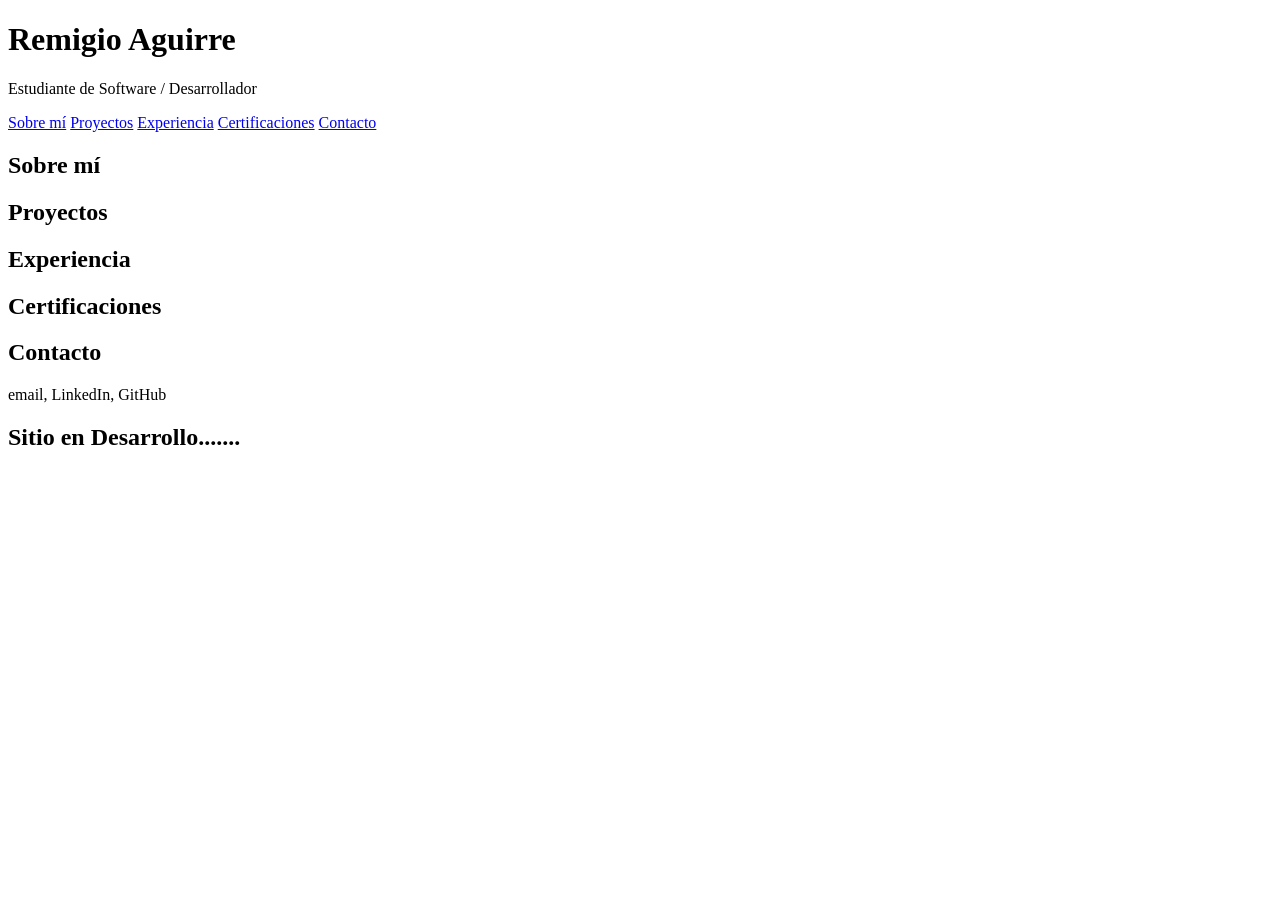
==== index.html @ 2809f121 "Update title in index.html to 'Portfolio rAguirre'" ====
<!DOCTYPE html>
<html lang="es">
<head>
    <meta charset="UTF-8">
    <meta name="viewport" content="width=device-width, initial-scale=1.0">
    <title>Portfolio rAguirre</title>
    <link rel="stylesheet" href="style.css">
</head>
<body>

    <header>
        <h1>Remigio Aguirre</h1>
        <p>Estudiante de Software / Desarrollador</p>
        <nav>
            <a href="#sobre-mi">Sobre mí</a>
            <a href="#proyectos">Proyectos</a>
            <a href="#experiencia">Experiencia</a>
            <a href="#certificaciones">Certificaciones</a>
            <a href="#contacto">Contacto</a>
        </nav>
    </header>

    <section id="sobre-mi">
        <h2>Sobre mí</h2>
        <p><!-- breve párrafo: quién eres, qué estudias, qué te interesa --></p>
    </section>

    <section id="proyectos">
        <h2>Proyectos</h2>
        <div class="proyecto">
            <h3><!-- nombre del proyecto --></h3>
            <p><!-- qué hace, con qué tecnologías --></p>
            <a href="#"><!-- link a GitHub o demo --></a>
        </div>
        <!-- repite este bloque .proyecto por cada proyecto -->
    </section>

    <section id="experiencia">
        <h2>Experiencia</h2>
        <div class="item-experiencia">
            <h3><!-- rol / responsabilidad --></h3>
            <p><!-- descripción breve --></p>
        </div>
    </section>

    <section id="certificaciones">
        <h2>Certificaciones</h2>
    </section>

    <section id="contacto">
        <h2>Contacto</h2>
        <p> email, LinkedIn, GitHub </p>
    </section>
    <h2>Sitio en Desarrollo.......</h1>
    <script src="script.js"></script>
</body>
</html>
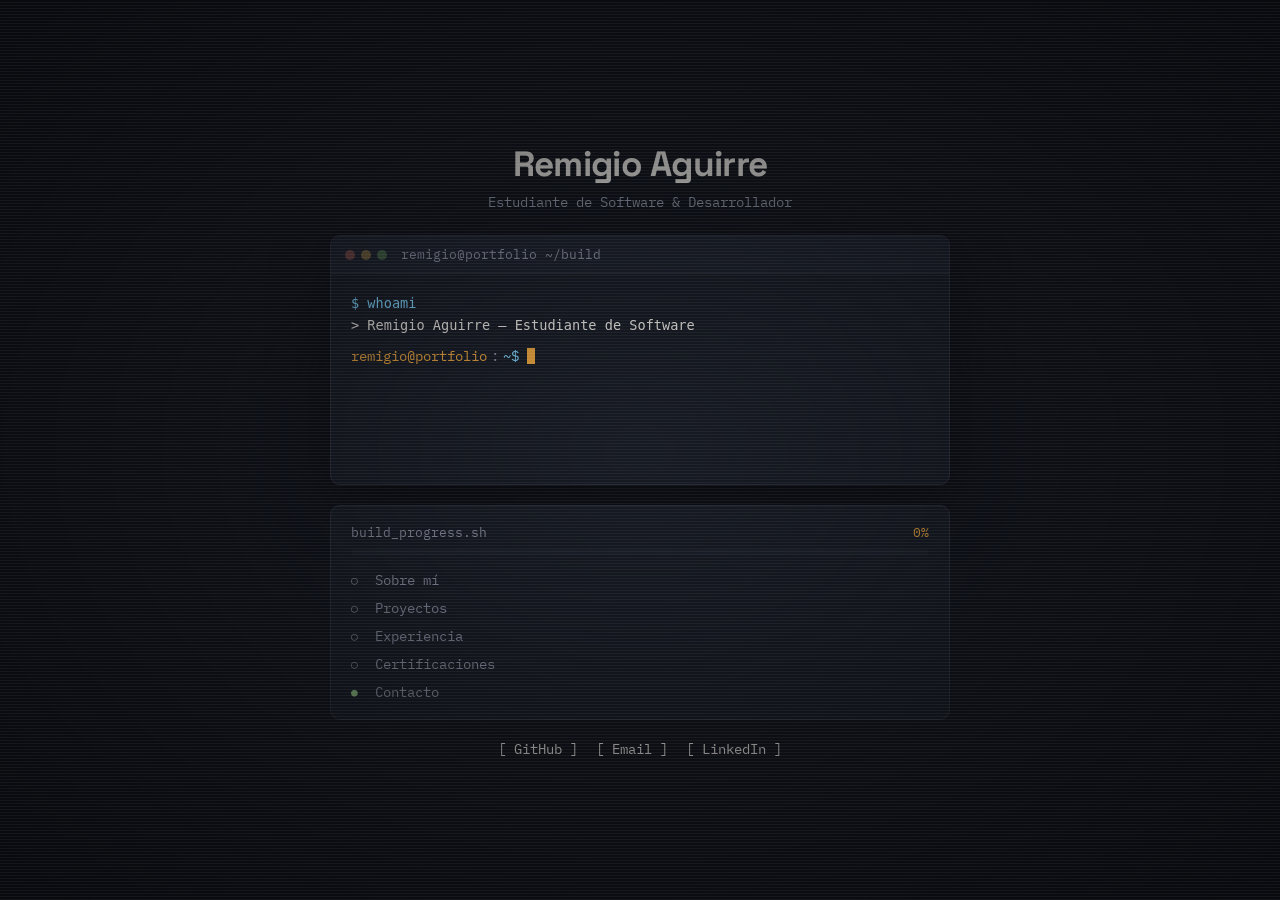
==== commit 14b46e16: "Revise index.html for portfolio update and enhancements Updated the portfolio page with new metadata" ====
--- a/index.html
+++ b/index.html
@@ -1,57 +1,73 @@
 <!DOCTYPE html>
 <html lang="es">
 <head>
-    <meta charset="UTF-8">
-    <meta name="viewport" content="width=device-width, initial-scale=1.0">
-    <title>Portfolio rAguirre</title>
-    <link rel="stylesheet" href="style.css">
+<meta charset="UTF-8">
+<meta name="viewport" content="width=device-width, initial-scale=1.0">
+<title>Remigio Aguirre — Portfolio (en construcción)</title>
+<meta name="description" content="Portfolio de Remigio Aguirre, estudiante de software y desarrollador. Sitio en construcción.">
+<link rel="preconnect" href="https://fonts.googleapis.com">
+<link rel="preconnect" href="https://fonts.gstatic.com" crossorigin>
+<link href="https://fonts.googleapis.com/css2?family=Space+Grotesk:wght@500;700&family=IBM+Plex+Mono:wght@400;500;600&display=swap" rel="stylesheet">
+<link rel="stylesheet" href="style.css">
 </head>
 <body>
 
-    <header>
-        <h1>Remigio Aguirre</h1>
-        <p>Estudiante de Software / Desarrollador</p>
-        <nav>
-            <a href="#sobre-mi">Sobre mí</a>
-            <a href="#proyectos">Proyectos</a>
-            <a href="#experiencia">Experiencia</a>
-            <a href="#certificaciones">Certificaciones</a>
-            <a href="#contacto">Contacto</a>
-        </nav>
-    </header>
+<div class="scene">
+  <div class="vignette" aria-hidden="true"></div>
+  <div class="scanlines" aria-hidden="true"></div>
 
-    <section id="sobre-mi">
-        <h2>Sobre mí</h2>
-        <p><!-- breve párrafo: quién eres, qué estudias, qué te interesa --></p>
-    </section>
+  <header class="masthead">
+    <h1>Remigio Aguirre</h1>
+    <p class="role">Estudiante de Software &amp; Desarrollador</p>
+  </header>
 
-    <section id="proyectos">
-        <h2>Proyectos</h2>
-        <div class="proyecto">
-            <h3><!-- nombre del proyecto --></h3>
-            <p><!-- qué hace, con qué tecnologías --></p>
-            <a href="#"><!-- link a GitHub o demo --></a>
-        </div>
-        <!-- repite este bloque .proyecto por cada proyecto -->
-    </section>
+  <main class="terminal" aria-label="Estado de construcción del sitio">
+    <div class="term-bar">
+      <span class="term-dots" aria-hidden="true">
+        <span class="dot dot-r"></span><span class="dot dot-y"></span><span class="dot dot-g"></span>
+      </span>
+      <span class="term-path">remigio@portfolio&nbsp;~/build</span>
+    </div>
 
-    <section id="experiencia">
-        <h2>Experiencia</h2>
-        <div class="item-experiencia">
-            <h3><!-- rol / responsabilidad --></h3>
-            <p><!-- descripción breve --></p>
-        </div>
-    </section>
+    <div class="term-body">
+      <pre id="log" class="term-log" aria-hidden="true"></pre>
+      <p class="sr-only" id="logAccessible">
+        whoami: Remigio Aguirre, estudiante de software y desarrollador.
+        stack: Java, MATLAB, C# con .NET, JavaScript.
+        Ejecutando build_portfolio.sh: compilando secciones del sitio, todavía en progreso.
+      </p>
+      <div class="term-prompt">
+        <span class="prompt-user">remigio@portfolio</span><span class="prompt-sep">:</span><span class="prompt-path">~$</span>
+        <span class="cursor" aria-hidden="true"></span>
+      </div>
+    </div>
+  </main>
 
-    <section id="certificaciones">
-        <h2>Certificaciones</h2>
-    </section>
+  <section class="status-panel" aria-label="Progreso de construcción del sitio">
+    <div class="progress-row">
+      <span class="progress-label">build_progress.sh</span>
+      <span class="progress-pct" id="progressPct">0%</span>
+    </div>
+    <div class="progress-track">
+      <div class="progress-fill" id="progressFill"></div>
+    </div>
 
-    <section id="contacto">
-        <h2>Contacto</h2>
-        <p> email, LinkedIn, GitHub </p>
-    </section>
-    <h2>Sitio en Desarrollo.......</h1>
-    <script src="script.js"></script>
+    <ul class="task-list">
+      <li><span class="task-icon" data-state="pending">○</span>Sobre mí</li>
+      <li><span class="task-icon" data-state="pending">○</span>Proyectos</li>
+      <li><span class="task-icon" data-state="pending">○</span>Experiencia</li>
+      <li><span class="task-icon" data-state="pending">○</span>Certificaciones</li>
+      <li><span class="task-icon" data-state="done">●</span>Contacto</li>
+    </ul>
+  </section>
+
+  <footer class="links-row">
+    <a href="https://github.com/TigioAguirre" target="_blank" rel="noopener">[ GitHub ]</a>
+    <a href="mailto:tu-correo@ejemplo.com">[ Email ]</a>
+    <a href="#" target="_blank" rel="noopener">[ LinkedIn ]</a>
+  </footer>
+</div>
+
+<script src="script.js"></script>
 </body>
 </html>
--- a/style.css
+++ b/style.css
@@ -0,0 +1,273 @@
+:root {
+  --bg: #10131a;
+  --bg-alt: #171b24;
+  --border: #2a2f3a;
+  --text: #e7e5e0;
+  --muted: #8890a0;
+  --amber: #e8a33d;
+  --cyan: #7dd3fc;
+  --ok: #8fbf7f;
+  --font-display: "Space Grotesk", sans-serif;
+  --font-mono: "IBM Plex Mono", monospace;
+}
+
+* { box-sizing: border-box; }
+
+html, body {
+  height: 100%;
+  margin: 0;
+}
+
+body {
+  background: var(--bg);
+  color: var(--text);
+  font-family: var(--font-mono);
+  display: flex;
+  align-items: center;
+  justify-content: center;
+  min-height: 100vh;
+  padding: 32px 16px;
+  overflow-x: hidden;
+}
+
+.sr-only {
+  position: absolute;
+  width: 1px;
+  height: 1px;
+  padding: 0;
+  margin: -1px;
+  overflow: hidden;
+  clip: rect(0, 0, 0, 0);
+  white-space: nowrap;
+  border: 0;
+}
+
+.scene {
+  position: relative;
+  width: 100%;
+  max-width: 620px;
+  display: flex;
+  flex-direction: column;
+  gap: 20px;
+  z-index: 1;
+}
+
+.vignette {
+  position: fixed;
+  inset: 0;
+  z-index: 0;
+  pointer-events: none;
+  background: radial-gradient(ellipse at center, rgba(16, 19, 26, 0) 0%, rgba(8, 9, 13, 0.9) 100%);
+}
+
+.scanlines {
+  position: fixed;
+  inset: 0;
+  z-index: 0;
+  pointer-events: none;
+  opacity: 0.05;
+  background: repeating-linear-gradient(
+    0deg,
+    #fff,
+    #fff 1px,
+    transparent 1px,
+    transparent 3px
+  );
+}
+
+.masthead {
+  text-align: center;
+  margin-bottom: 4px;
+}
+
+.masthead h1 {
+  font-family: var(--font-display);
+  font-weight: 700;
+  font-size: clamp(1.6rem, 5vw, 2.2rem);
+  margin: 0;
+  letter-spacing: -0.02em;
+}
+
+.masthead .role {
+  font-family: var(--font-mono);
+  color: var(--muted);
+  font-size: 0.9rem;
+  margin: 6px 0 0;
+}
+
+.terminal {
+  background: var(--bg-alt);
+  border: 1px solid var(--border);
+  border-radius: 10px;
+  overflow: hidden;
+  box-shadow: 0 20px 60px rgba(0, 0, 0, 0.45);
+}
+
+.term-bar {
+  display: flex;
+  align-items: center;
+  gap: 10px;
+  padding: 10px 14px;
+  background: #1b202b;
+  border-bottom: 1px solid var(--border);
+}
+
+.term-dots {
+  display: flex;
+  gap: 6px;
+}
+
+.dot {
+  width: 10px;
+  height: 10px;
+  border-radius: 50%;
+  display: inline-block;
+}
+
+.dot-r { background: #6b4141; }
+.dot-y { background: #6b5c3a; }
+.dot-g { background: #3f5c42; }
+
+.term-path {
+  color: var(--muted);
+  font-size: 0.8rem;
+  margin-left: 4px;
+}
+
+.term-body {
+  padding: 18px 20px 22px;
+  min-height: 210px;
+}
+
+.term-log {
+  margin: 0;
+  white-space: pre-wrap;
+  word-break: break-word;
+  font-size: 0.85rem;
+  line-height: 1.65;
+}
+
+.term-log .line-cmd { color: var(--cyan); }
+.term-log .line-out { color: var(--text); }
+.term-log .line-muted { color: var(--muted); }
+
+.term-prompt {
+  display: flex;
+  align-items: center;
+  gap: 4px;
+  margin-top: 10px;
+  font-size: 0.85rem;
+}
+
+.prompt-user { color: var(--amber); }
+.prompt-sep { color: var(--muted); }
+.prompt-path { color: var(--cyan); }
+
+.cursor {
+  width: 8px;
+  height: 16px;
+  background: var(--amber);
+  margin-left: 4px;
+  animation: blink 1s step-end infinite;
+}
+
+@keyframes blink {
+  50% { opacity: 0; }
+}
+
+.status-panel {
+  background: var(--bg-alt);
+  border: 1px solid var(--border);
+  border-radius: 10px;
+  padding: 18px 20px;
+}
+
+.progress-row {
+  display: flex;
+  justify-content: space-between;
+  font-size: 0.8rem;
+  color: var(--muted);
+  margin-bottom: 8px;
+}
+
+.progress-pct {
+  color: var(--amber);
+}
+
+.progress-track {
+  height: 6px;
+  background: #1c212b;
+  border-radius: 999px;
+  overflow: hidden;
+  margin-bottom: 16px;
+}
+
+.progress-fill {
+  height: 100%;
+  width: 0%;
+  background: linear-gradient(90deg, var(--amber), var(--cyan));
+  transition: width 1.4s ease;
+  border-radius: 999px;
+}
+
+.task-list {
+  list-style: none;
+  margin: 0;
+  padding: 0;
+  display: flex;
+  flex-direction: column;
+  gap: 10px;
+  font-size: 0.85rem;
+}
+
+.task-list li {
+  display: flex;
+  align-items: center;
+  gap: 10px;
+  color: var(--muted);
+}
+
+.task-icon {
+  font-size: 0.7rem;
+  width: 14px;
+}
+
+.task-icon[data-state="pending"] { color: var(--muted); }
+.task-icon[data-state="done"] { color: var(--ok); }
+
+.links-row {
+  display: flex;
+  justify-content: center;
+  gap: 18px;
+  font-size: 0.85rem;
+  flex-wrap: wrap;
+}
+
+.links-row a {
+  color: var(--text);
+  text-decoration: none;
+  border-bottom: 1px solid transparent;
+}
+
+.links-row a:hover,
+.links-row a:focus-visible {
+  color: var(--amber);
+  border-bottom-color: var(--amber);
+}
+
+a:focus-visible,
+button:focus-visible {
+  outline: 2px solid var(--cyan);
+  outline-offset: 2px;
+}
+
+@media (max-width: 480px) {
+  .term-body { padding: 16px; min-height: 250px; }
+  .status-panel { padding: 16px; }
+}
+
+@media (prefers-reduced-motion: reduce) {
+  .cursor { animation: none; opacity: 1; }
+  .progress-fill { transition: none; }
+  .scanlines { display: none; }
+}
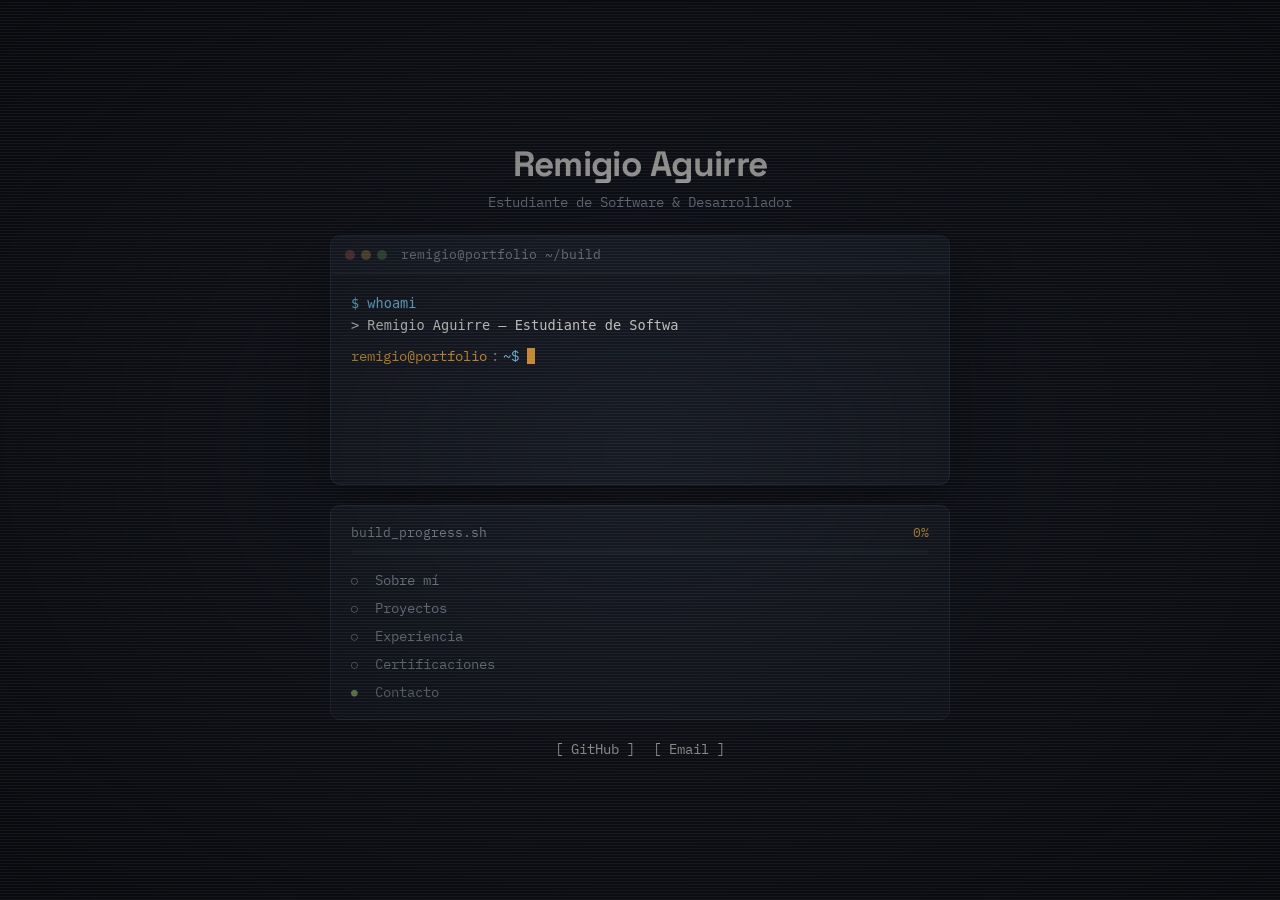
==== commit d03fbd4b: "Update email address in footer links" ====
--- a/index.html
+++ b/index.html
@@ -63,8 +63,7 @@
 
   <footer class="links-row">
     <a href="https://github.com/TigioAguirre" target="_blank" rel="noopener">[ GitHub ]</a>
-    <a href="mailto:tu-correo@ejemplo.com">[ Email ]</a>
-    <a href="#" target="_blank" rel="noopener">[ LinkedIn ]</a>
+    <a href="mailto:rem.aguirre-sanchez@hotmail.com">[ Email ]</a>
   </footer>
 </div>
 
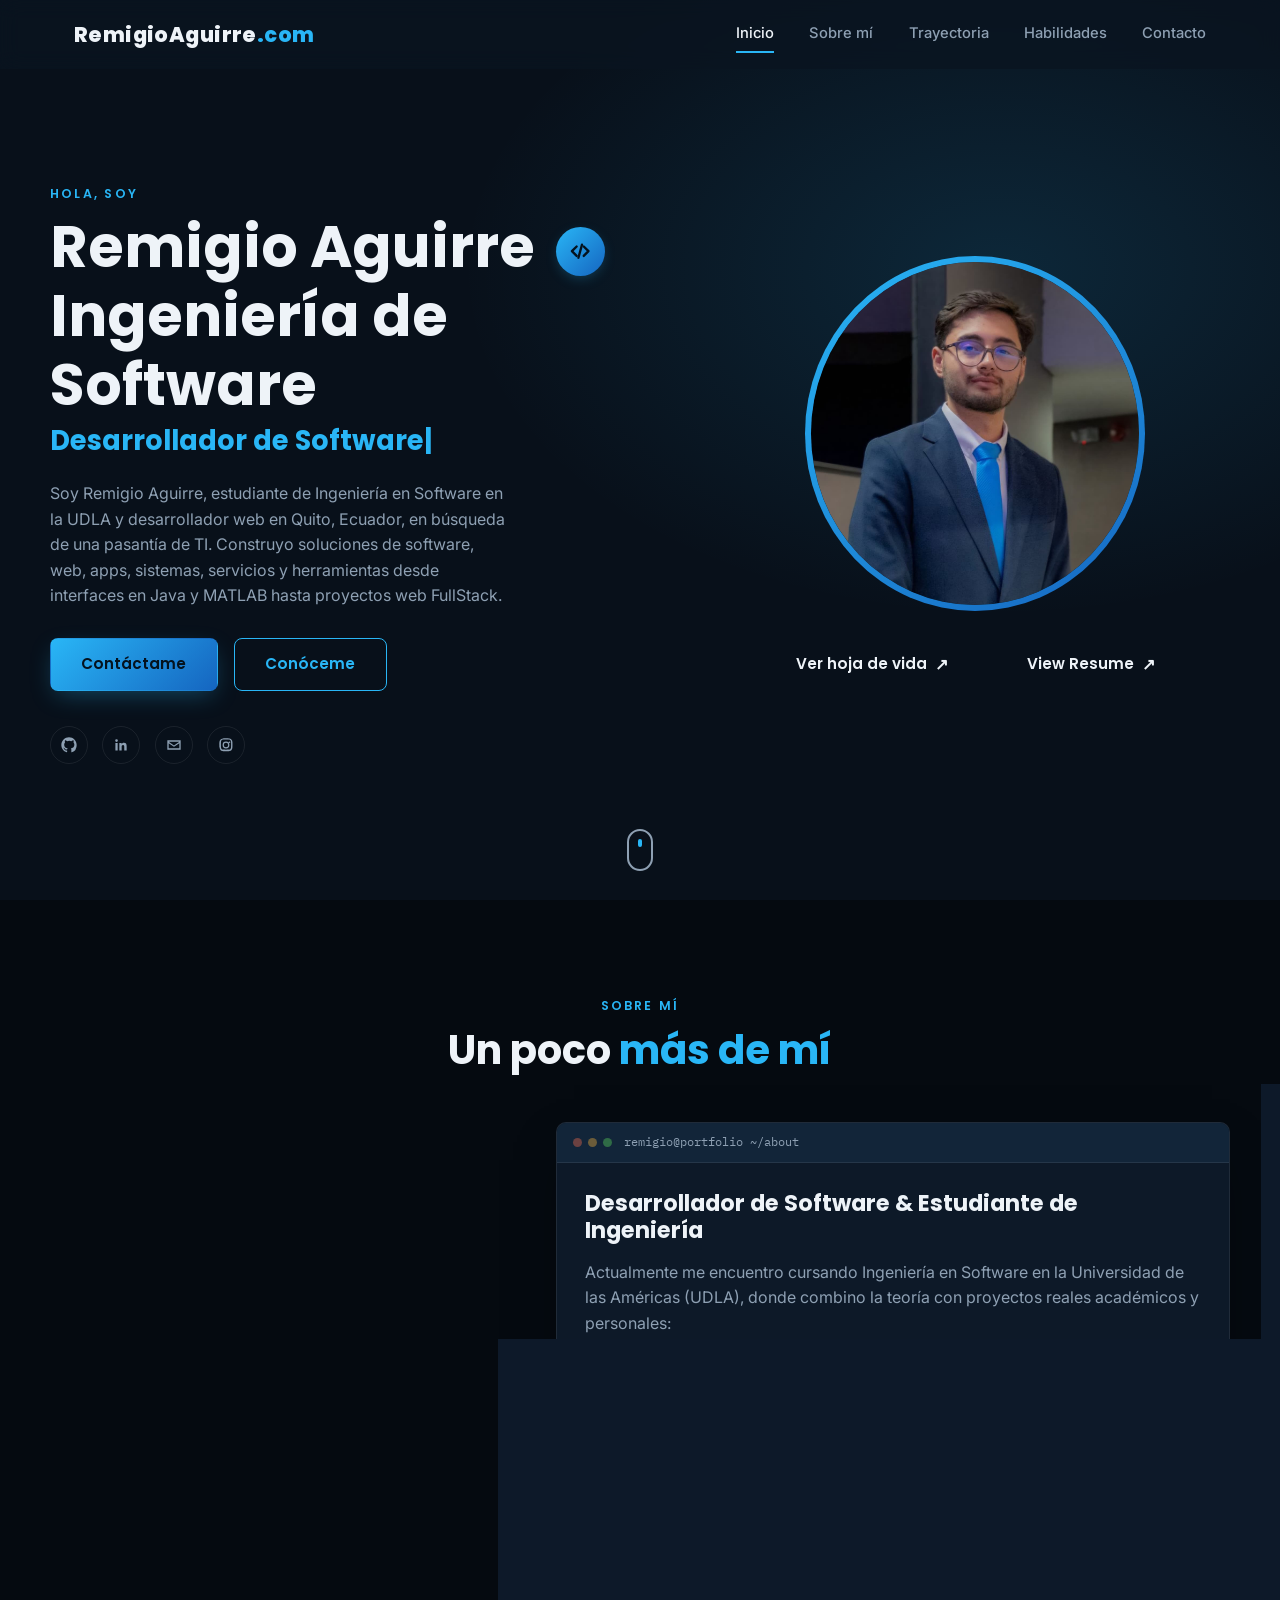
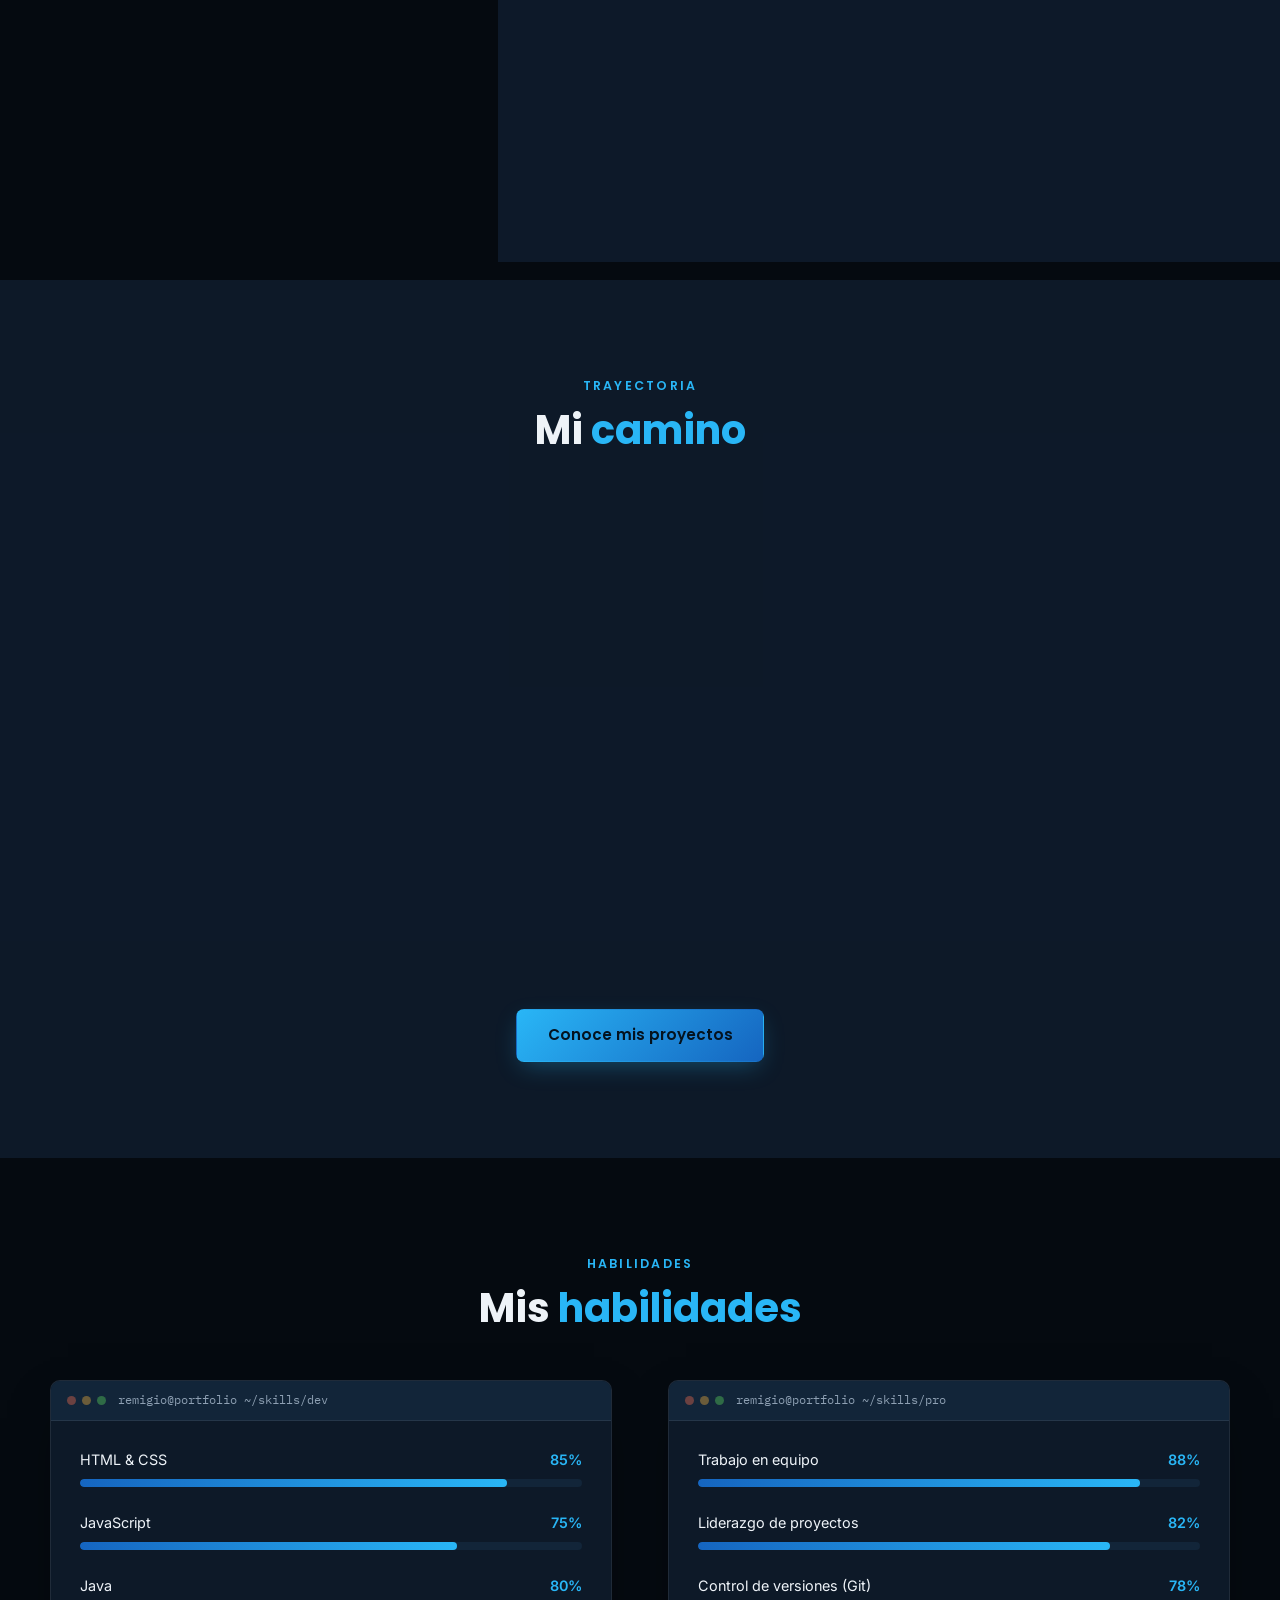
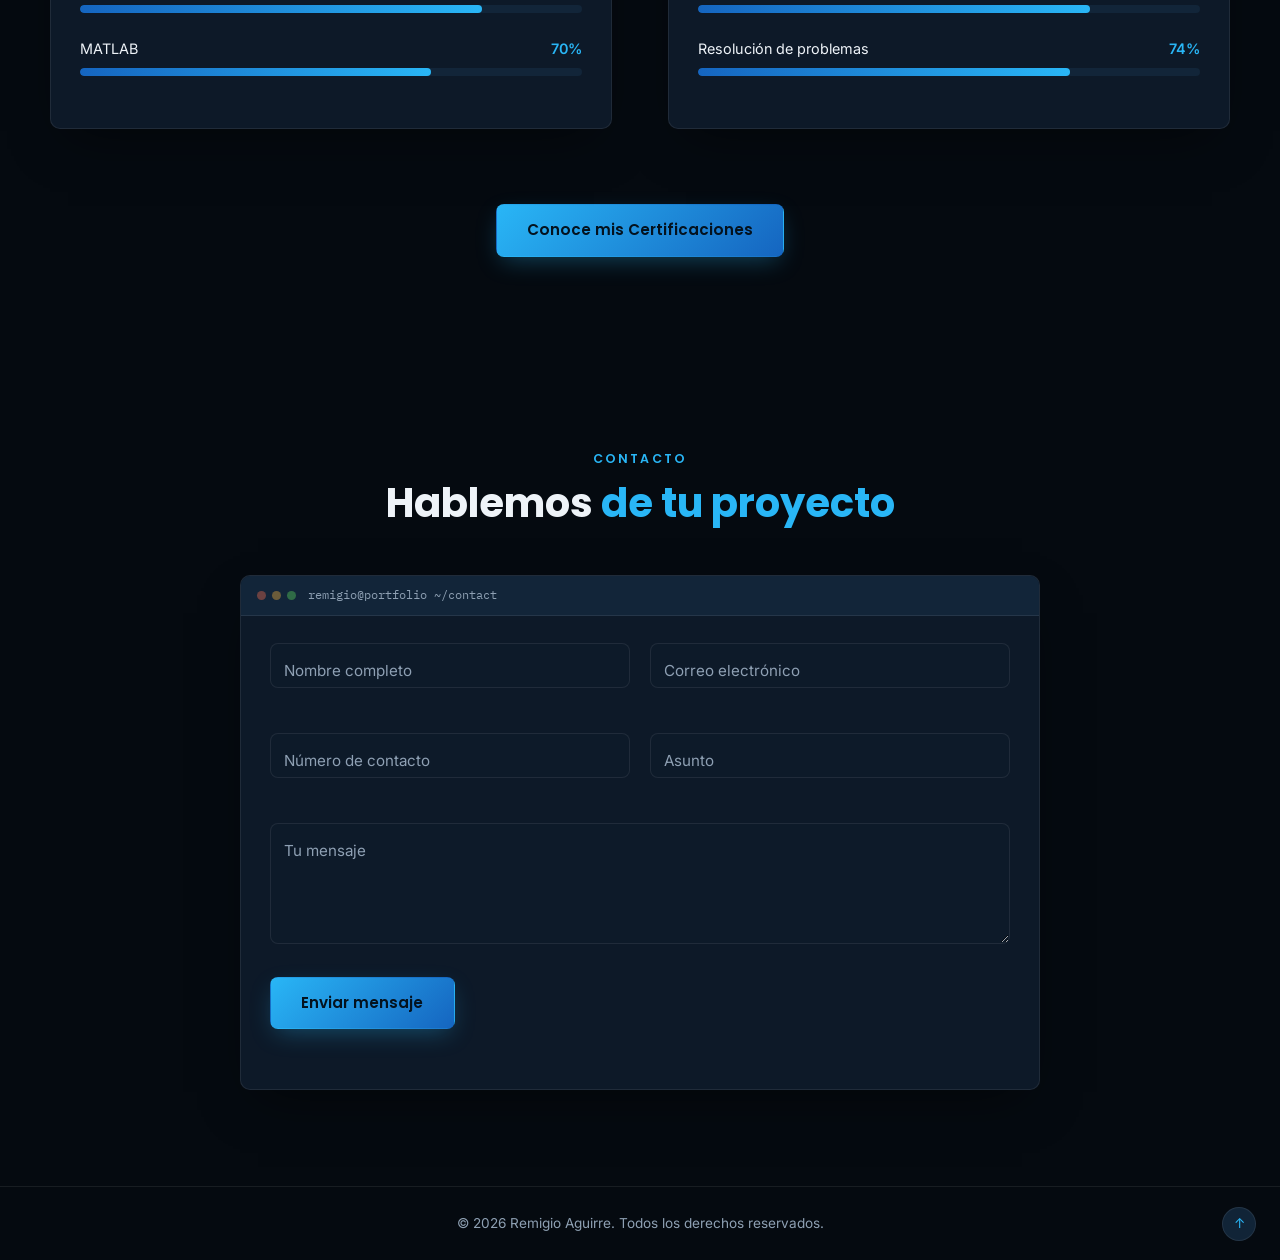
==== commit f92c63c4: "refactorWeb 2.0" ====
--- a/index.html
+++ b/index.html
@@ -1,72 +1,399 @@
 <!DOCTYPE html>
 <html lang="es">
 <head>
+<link rel="icon" href="assets/favicon.svg" type="image/svg+xml">
+<link rel="icon" href="assets/favicon.ico" sizes="any">
+<link rel="apple-touch-icon" href="assets/apple-touch-icon.png">
 <meta charset="UTF-8">
 <meta name="viewport" content="width=device-width, initial-scale=1.0">
-<title>Remigio Aguirre — Portfolio (en construcción)</title>
-<meta name="description" content="Portfolio de Remigio Aguirre, estudiante de software y desarrollador. Sitio en construcción.">
+
+<!-- ===== SEO PRIMARIO ===== -->
+<title>Remigio Aguirre | Desarrollador Web y Pasante de TI en Quito, Ecuador</title>
+<meta name="description" content="Remigio Aguirre — desarrollador web y de software en Quito, Ecuador. Estudiante de Ingeniería en Software en la UDLA, en búsqueda de pasantía de TI en Quito. Desarrollo aplicaciones web, de escritorio en Java y herramientas numéricas en MATLAB. Portafolio, proyectos y contacto.">
+<meta name="keywords" content="Remigio Aguirre, desarrollador web Quito, desarrollador de software Quito, pasante TI Quito, pasante de sistemas Quito, estudiante de Ingeniería en Software, programador Quito, portafolio desarrollador, Java, MATLAB, JavaScript, UDLA">
+<meta name="author" content="Remigio Aguirre">
+<meta name="robots" content="index, follow, max-image-preview:large">
+<meta name="theme-color" content="#0b0f0c">
+<link rel="canonical" href="https://remigioaguirre.com/">
+
+<!-- ===== OPEN GRAPH (Facebook / LinkedIn / WhatsApp) ===== -->
+<meta property="og:type" content="website">
+<meta property="og:site_name" content="Remigio Aguirre — Portafolio">
+<meta property="og:title" content="Remigio Aguirre | Desarrollador Web y Pasante de TI en Quito">
+<meta property="og:description" content="Portafolio de Remigio Aguirre, estudiante de Ingeniería en Software (UDLA) y desarrollador web en Quito, Ecuador, en búsqueda de pasantía de TI. Proyectos, habilidades y contacto.">
+<meta property="og:url" content="https://remigioaguirre.com/">
+<meta property="og:image" content="https://remigioaguirre.com/assets/og-cover.png">
+<meta property="og:locale" content="es_EC">
+
+<!-- ===== TWITTER / X CARD ===== -->
+<meta name="twitter:card" content="summary_large_image">
+<meta name="twitter:title" content="Remigio Aguirre | Desarrollador Web y Pasante de TI en Quito">
+<meta name="twitter:description" content="Portafolio de Remigio Aguirre, estudiante de Ingeniería en Software y desarrollador web en Quito, Ecuador.">
+<meta name="twitter:image" content="https://remigioaguirre.com/assets/og-cover.png">
+
 <link rel="preconnect" href="https://fonts.googleapis.com">
 <link rel="preconnect" href="https://fonts.gstatic.com" crossorigin>
-<link href="https://fonts.googleapis.com/css2?family=Space+Grotesk:wght@500;700&family=IBM+Plex+Mono:wght@400;500;600&display=swap" rel="stylesheet">
+<link href="https://fonts.googleapis.com/css2?family=Poppins:wght@500;600;700;800&family=Inter:wght@400;500;600&family=IBM+Plex+Mono:wght@400;500;600&display=swap" rel="stylesheet">
 <link rel="stylesheet" href="style.css">
+
+<!-- ===== DATOS ESTRUCTURADOS (JSON-LD) — clave para el "knowledge panel" de Google ===== -->
+<script type="application/ld+json">
+{
+  "@context": "https://schema.org",
+  "@type": "Person",
+  "name": "Remigio Aguirre",
+  "alternateName": "Remigio Gonzalo Aguirre Sánchez",
+  "url": "https://remigioaguirre.com/",
+  "jobTitle": ["Desarrollador Web", "Desarrollador de Software", "Pasante de TI"],
+  "description": "Estudiante de Ingeniería en Software en la UDLA, desarrollador web y de software, y pasante de TI en Quito, Ecuador.",
+  "image": "https://remigioaguirre.com/assets/og-cover.png",
+  "email": "mailto:rem.aguirre-sanchez@hotmail.com",
+  "affiliation": {
+    "@type": "CollegeOrUniversity",
+    "name": "Universidad de las Américas (UDLA)"
+  },
+  "alumniOf": {
+    "@type": "CollegeOrUniversity",
+    "name": "Universidad de las Américas (UDLA)"
+  },
+  "address": {
+    "@type": "PostalAddress",
+    "addressLocality": "Quito",
+    "addressCountry": "EC"
+  },
+  "knowsAbout": [
+    "Desarrollo web",
+    "Desarrollo de software",
+    "Java",
+    "JavaScript",
+    "MATLAB",
+    "C# .NET",
+    "Android/Kotlin",
+    "Flutter/Dart",
+    "Soporte TI"
+  ],
+  "sameAs": [
+    "https://github.com/TigioAguirre",
+    "https://linkedin.com/in/remigio-aguirre-s%C3%A1nchez-58373034b/",
+    "https://instagram.com/tigio_aguirre"
+  ]
+}
+</script>
+<script type="application/ld+json">
+{
+  "@context": "https://schema.org",
+  "@type": "WebSite",
+  "name": "Remigio Aguirre — Portafolio",
+  "url": "https://remigioaguirre.com/"
+}
+</script>
 </head>
 <body>
 
-<div class="scene">
-  <div class="vignette" aria-hidden="true"></div>
-  <div class="scanlines" aria-hidden="true"></div>
-
-  <header class="masthead">
-    <h1>Remigio Aguirre</h1>
-    <p class="role">Estudiante de Software &amp; Desarrollador</p>
-  </header>
-
-  <main class="terminal" aria-label="Estado de construcción del sitio">
-    <div class="term-bar">
-      <span class="term-dots" aria-hidden="true">
-        <span class="dot dot-r"></span><span class="dot dot-y"></span><span class="dot dot-g"></span>
-      </span>
-      <span class="term-path">remigio@portfolio&nbsp;~/build</span>
-    </div>
-
-    <div class="term-body">
-      <pre id="log" class="term-log" aria-hidden="true"></pre>
-      <p class="sr-only" id="logAccessible">
-        whoami: Remigio Aguirre, estudiante de software y desarrollador.
-        stack: Java, MATLAB, C# con .NET, JavaScript.
-        Ejecutando build_portfolio.sh: compilando secciones del sitio, todavía en progreso.
+<canvas id="matrixRain" aria-hidden="true"></canvas>
+<div class="scanlines" aria-hidden="true"></div>
+
+<!-- ===== NAV ===== -->
+<header class="navbar" id="navbar">
+  <div class="nav-inner">
+    <a href="#home" class="logo">RemigioAguirre<span>.com</span></a>
+    <nav class="nav-links" id="navLinks">
+      <a href="#home" class="active">Inicio</a>
+      <a href="#about">Sobre mí</a>
+      <a href="#journey">Trayectoria</a>
+      <a href="#skills">Habilidades</a>
+      <a href="#contact">Contacto</a>
+    </nav>
+    <button class="burger" id="burger" aria-label="Abrir menú">
+      <span></span><span></span><span></span>
+    </button>
+  </div>
+</header>
+
+<!-- ===== HERO ===== -->
+<section class="hero" id="home">
+  <div class="hero-inner">
+    <div class="hero-text">
+      <p class="eyebrow">Hola, soy</p>
+      <h1>
+  Remigio Aguirre
+  <span class="h1-icon" aria-hidden="true">
+    <svg viewBox="0 0 24 24" fill="none" xmlns="http://www.w3.org/2000/svg">
+      <path d="M9 8L5 12L9 16" stroke="currentColor" stroke-width="2" stroke-linecap="round" stroke-linejoin="round"/>
+      <path d="M15 8L19 12L15 16" stroke="currentColor" stroke-width="2" stroke-linecap="round" stroke-linejoin="round"/>
+      <path d="M13.5 6.5L10.5 17.5" stroke="currentColor" stroke-width="2" stroke-linecap="round" stroke-linejoin="round"/>
+    </svg>
+  </span>
+  Ingeniería de Software
+</h1>
+      <h2 class="role"><span id="typed"></span><span class="cursor">|</span></h2>
+      <p class="hero-desc">
+        Soy Remigio Aguirre, estudiante de Ingeniería en Software en la UDLA y
+        desarrollador web en Quito, Ecuador, en búsqueda de una pasantía de TI.
+        Construyo soluciones de software, web, apps, sistemas, servicios y herramientas desde
+        interfaces en Java y MATLAB hasta proyectos web FullStack.
       </p>
-      <div class="term-prompt">
-        <span class="prompt-user">remigio@portfolio</span><span class="prompt-sep">:</span><span class="prompt-path">~$</span>
-        <span class="cursor" aria-hidden="true"></span>
-      </div>
-    </div>
-  </main>
-
-  <section class="status-panel" aria-label="Progreso de construcción del sitio">
-    <div class="progress-row">
-      <span class="progress-label">build_progress.sh</span>
-      <span class="progress-pct" id="progressPct">0%</span>
-    </div>
-    <div class="progress-track">
-      <div class="progress-fill" id="progressFill"></div>
-    </div>
-
-    <ul class="task-list">
-      <li><span class="task-icon" data-state="pending">○</span>Sobre mí</li>
-      <li><span class="task-icon" data-state="pending">○</span>Proyectos</li>
-      <li><span class="task-icon" data-state="pending">○</span>Experiencia</li>
-      <li><span class="task-icon" data-state="pending">○</span>Certificaciones</li>
-      <li><span class="task-icon" data-state="done">●</span>Contacto</li>
-    </ul>
-  </section>
-
-  <footer class="links-row">
-    <a href="https://github.com/TigioAguirre" target="_blank" rel="noopener">[ GitHub ]</a>
-    <a href="mailto:rem.aguirre-sanchez@hotmail.com">[ Email ]</a>
-  </footer>
+      <div class="hero-actions">
+        <a href="#contact" class="btn btn-primary">Contáctame</a>
+        <a href="#about" class="btn btn-outline">Conóceme</a>
+      </div>
+      <div class="socials">
+        <a href="https://github.com/TigioAguirre" target="_blank" rel="noopener" aria-label="GitHub de Remigio Aguirre">
+          <svg viewBox="0 0 24 24"><path d="M12 .5C5.7.5.5 5.7.5 12c0 5.1 3.3 9.4 7.9 10.9.6.1.8-.3.8-.6v-2.2c-3.2.7-3.9-1.4-3.9-1.4-.5-1.3-1.3-1.7-1.3-1.7-1.1-.7.1-.7.1-.7 1.2.1 1.8 1.2 1.8 1.2 1 1.8 2.7 1.3 3.4 1 .1-.8.4-1.3.8-1.6-2.6-.3-5.3-1.3-5.3-5.7 0-1.3.4-2.3 1.2-3.1-.1-.3-.5-1.5.1-3.1 0 0 1-.3 3.3 1.2a11.4 11.4 0 0 1 6 0c2.3-1.5 3.3-1.2 3.3-1.2.6 1.6.2 2.8.1 3.1.8.8 1.2 1.9 1.2 3.1 0 4.4-2.7 5.4-5.3 5.7.4.4.8 1.1.8 2.2v3.3c0 .3.2.7.8.6A11.5 11.5 0 0 0 23.5 12C23.5 5.7 18.3.5 12 .5z"/></svg>
+        </a>
+        <a href="https://www.linkedin.com/in/remigio-aguirre-s%C3%A1nchez-58373034b/" target="_blank" rel="noopener" aria-label="LinkedIn de Remigio Aguirre">
+          <svg viewBox="0 0 24 24"><path d="M20.4 20.4h-3.5v-5.5c0-1.3 0-3-1.8-3s-2.1 1.4-2.1 2.9v5.6H9.5V9h3.4v1.6h.1c.5-.9 1.6-1.8 3.3-1.8 3.6 0 4.2 2.4 4.2 5.4v6.2zM5.3 7.4a2 2 0 1 1 0-4 2 2 0 0 1 0 4zM7 20.4H3.6V9H7v11.4z"/></svg>
+        </a>
+        <a href="mailto:rem.aguirre-sanchez@hotmail.com" aria-label="Enviar correo a Remigio Aguirre">
+          <svg viewBox="0 0 24 24"><path d="M2 5h20v14H2V5zm2 2v.3l8 5.4 8-5.4V7H4zm16 2.4-7.4 5-.6.3-.6-.3L4 9.4V17h16V9.4z"/></svg>
+        </a>
+        <a href="https://instagram.com/tigio_aguirre" target="_blank" rel="noopener" aria-label="Instagram de Remigio Aguirre">
+  <svg viewBox="0 0 24 24"><path d="M12 2c2.7 0 3.1 0 4.1.1 1 .1 1.7.2 2.3.5.6.2 1.1.6 1.6 1.1.5.5.8.9 1.1 1.6.2.6.4 1.3.5 2.3.1 1 .1 1.4.1 4.1s0 3.1-.1 4.1c-.1 1-.2 1.7-.5 2.3-.2.6-.6 1.1-1.1 1.6-.5.5-.9.8-1.6 1.1-.6.2-1.3.4-2.3.5-1 .1-1.4.1-4.1.1s-3.1 0-4.1-.1c-1-.1-1.7-.2-2.3-.5-.6-.2-1.1-.6-1.6-1.1-.5-.5-.8-.9-1.1-1.6-.2-.6-.4-1.3-.5-2.3C2 15.1 2 14.7 2 12s0-3.1.1-4.1c.1-1 .2-1.7.5-2.3.2-.6.6-1.1 1.1-1.6.5-.5.9-.8 1.6-1.1.6-.2 1.3-.4 2.3-.5C8.9 2 9.3 2 12 2zm0 1.8c-2.6 0-2.9 0-4 .1-.8.1-1.3.2-1.6.3-.4.1-.7.3-1 .6-.3.3-.5.6-.6 1-.1.3-.3.8-.3 1.6-.1 1.1-.1 1.4-.1 4s0 2.9.1 4c.1.8.2 1.3.3 1.6.1.4.3.7.6 1 .3.3.6.5 1 .6.3.1.8.3 1.6.3 1.1.1 1.4.1 4 .1s2.9 0 4-.1c.8-.1 1.3-.2 1.6-.3.4-.1.7-.3 1-.6.3-.3.5-.6.6-1 .1-.3.3-.8.3-1.6.1-1.1.1-1.4.1-4s0-2.9-.1-4c-.1-.8-.2-1.3-.3-1.6-.1-.4-.3-.7-.6-1-.3-.3-.6-.5-1-.6-.3-.1-.8-.3-1.6-.3-1.1-.1-1.4-.1-4-.1zm0 3.1a5.1 5.1 0 1 1 0 10.2 5.1 5.1 0 0 1 0-10.2zm0 1.8a3.3 3.3 0 1 0 0 6.6 3.3 3.3 0 0 0 0-6.6zm5.3-2a1.2 1.2 0 1 1 0 2.4 1.2 1.2 0 0 1 0-2.4z"/></svg>
+</a>
+      </div>
+    </div>
+    <div class="hero-visual">
+      <div class="avatar-ring">
+        <div class="avatar-core">
+          <img src="assets/remigioAguirre.jpeg" alt="Avatar de Remigio Aguirre" class="avatar-img">
+        </div>
+      </div>
+      <div class="hero-resume-links">
+        <a href="assets/CV_Remigio_Aguirre_General_ES.pdf" target="_blank" rel="noopener" class="btn btn-resume">Ver hoja de vida <span class="arrow">↗</span></a>
+        <a href="assets/CV_Remigio_Aguirre_General_EN.pdf" target="_blank" rel="noopener" class="btn btn-resume">View Resume <span class="arrow">↗</span></a>
+      </div>
+    </div>
+  </div>
+  <a href="#about" class="scroll-cue" aria-hidden="true"></a>
+</section>
+
+<!-- ===== ABOUT ===== -->
+<section class="about" id="about">
+  <div class="section-head">
+    <p class="eyebrow center">Sobre mí</p>
+    <h2>Un poco <span>más de mí</span></h2>
+  </div>
+  <div class="about-inner">
+    <div class="about-avatar">
+  <div class="avatar-frame">
+    <img src="assets/remigioAguirre2.jpeg" alt="Foto de Remigio Aguirre" class="avatar-img">
+  </div>
 </div>
+    
+    <div class="about-content">
+      <div class="term-frame">
+        <div class="term-frame-bar">
+          <span class="term-frame-dots"><span class="r"></span><span class="y"></span><span class="g"></span></span>
+          <span class="term-frame-path">remigio@portfolio&nbsp;~/about</span>
+        </div>
+        <div class="term-frame-body">
+          <h3>Desarrollador de Software &amp; Estudiante de Ingeniería</h3>
+          <p>Actualmente me encuentro cursando Ingeniería en Software en la Universidad de las Américas (UDLA), donde combino la teoría con
+            proyectos reales académicos y personales:</p>
+            <ul>
+              <li>Desarrollo de aplicaciones de escritorio en Java y MATLAB.</li>
+              <li>Creación de servicios de Windows con C#.</li>
+              <li>Desarrollo web con HTML, CSS y JavaScript.</li>
+              <li>Apps móviles multiplataforma con Flutter.</li>
+            </ul>
+            <p>Además, cuento con formación técnica en Electrónica de  Consumo.
+            Esta base me permite diseñar soluciones integrales que van más allá de la pantalla, 
+            entendiendo a profundidad tanto el software como el hardware que lo respalda.
+            </p>
+          <div class="about-stats">
+            <div class="stat"><span>4°</span><small>Semestre actual</small></div>
+            <div class="stat"><span>3+</span><small>Proyectos en equipo</small></div>
+            <div class="stat"><span>3</span><small>Lenguajes activos</small></div>
+          </div>
+          <a href="masSobreMi/index.html" target="_blank" class="btn btn-primary">Más sobre mí</a>
+        </div>
+      </div>
+    </div>
+  </div>
+</section>
+
+<!-- ===== JOURNEY ===== -->
+<section class="journey" id="journey">
+  <div class="section-head">
+    <p class="eyebrow center">Trayectoria</p>
+    <h2>Mi <span>camino</span></h2>
+  </div>
+  <div class="journey-grid">
+    <div class="journey-col">
+      <div class="term-frame">
+        <div class="term-frame-bar">
+          <span class="term-frame-dots"><span class="r"></span><span class="y"></span><span class="g"></span></span>
+          <span class="term-frame-path">remigio@portfolio&nbsp;~/education</span>
+        </div>
+        <div class="term-frame-body">
+          <div class="timeline">
+            <div class="tl-item">
+              <span class="tl-date">2019 - 2024</span>
+              <h4>Técnico en Electrónica de Consumo</h4>
+              <p>Unidad Educativa Fiscomisional "Técnico Salesiano Don Bosco"</p>
+            </div>
+            <div class="tl-item">
+              <span class="tl-date">2024</span>
+              <h4>Escuela de Liderazgo LGMV: Competencias Líderes</h4>
+              <p>Universidad Hemisferios</p>
+            </div>
+            <div class="tl-item">
+              <span class="tl-date">2024-Presente</span>
+              <h4>Ingeniería de Software</h4>
+              <p>Universidad De Las Américas (UDLA)</p>
+            </div>
+          </div>
+        </div>
+      </div>
+    </div>
+    <div class="journey-col">
+      <div class="term-frame">
+        <div class="term-frame-bar">
+          <span class="term-frame-dots"><span class="r"></span><span class="y"></span><span class="g"></span></span>
+          <span class="term-frame-path">remigio@portfolio&nbsp;~/experience</span>
+        </div>
+        <div class="term-frame-body">
+          <div class="timeline">
+            <div class="tl-item">
+              <span class="tl-date">2023 - 2023</span>
+              <h4>Agencia de Regulación y Control de las Telecomunicaciones (ARCOTEL)</h4>
+              <p>Practicante, Dirección Técnica de Control del Espectro Radioeléctrico - Quito, Ecuador</p>
+            </div>
+            <div class="tl-item">
+              <span class="tl-date">2022 - Presente</span>
+              <h4>Área Comercial Papelería y Bazar</h4>
+              <p>Soporte Técnico IT y Atención al Cliente - Quito, Ecuador</p>
+            </div>
+            <div class="tl-item">
+              <span class="tl-date">2023 — Presente</span>
+              <h4>Proyectos personales</h4>
+              <p>Herramientas y sitios propios construidos con HTML, CSS y JavaScript.</p>
+            </div>
+          </div>
+        </div>
+      </div>
+    </div>
+  </div>
+<div class="projects" style="display: flex; justify-content: center; margin-top: 20px;">
+    <a href="conoceMisProyectos/index.html" target="_blank" class="btn btn-primary">Conoce mis proyectos</a> 
+  </div>
+</section>
+
+
+<!-- ===== SKILLS ===== -->
+<section class="skills" id="skills">
+  <div class="section-head">
+    <p class="eyebrow center">Habilidades</p>
+    <h2>Mis <span>habilidades</span></h2>
+  </div>
+  <div class="skills-grid">
+    <div class="skills-col">
+      <div class="term-frame">
+        <div class="term-frame-bar">
+          <span class="term-frame-dots"><span class="r"></span><span class="y"></span><span class="g"></span></span>
+          <span class="term-frame-path">remigio@portfolio&nbsp;~/skills/dev</span>
+        </div>
+        <div class="term-frame-body">
+          <div class="bar" data-value="85">
+            <div class="bar-top"><span>HTML &amp; CSS</span><em>85%</em></div>
+            <div class="bar-track"><div class="bar-fill"></div></div>
+          </div>
+          <div class="bar" data-value="75">
+            <div class="bar-top"><span>JavaScript</span><em>75%</em></div>
+            <div class="bar-track"><div class="bar-fill"></div></div>
+          </div>
+          <div class="bar" data-value="80">
+            <div class="bar-top"><span>Java</span><em>80%</em></div>
+            <div class="bar-track"><div class="bar-fill"></div></div>
+          </div>
+          <div class="bar" data-value="70">
+            <div class="bar-top"><span>MATLAB</span><em>70%</em></div>
+            <div class="bar-track"><div class="bar-fill"></div></div>
+          </div>
+        </div>
+      </div>
+    </div>
+    <div class="skills-col">
+      <div class="term-frame">
+        <div class="term-frame-bar">
+          <span class="term-frame-dots"><span class="r"></span><span class="y"></span><span class="g"></span></span>
+          <span class="term-frame-path">remigio@portfolio&nbsp;~/skills/pro</span>
+        </div>
+        <div class="term-frame-body">
+          <div class="bar" data-value="88">
+            <div class="bar-top"><span>Trabajo en equipo</span><em>88%</em></div>
+            <div class="bar-track"><div class="bar-fill"></div></div>
+          </div>
+          <div class="bar" data-value="82">
+            <div class="bar-top"><span>Liderazgo de proyectos</span><em>82%</em></div>
+            <div class="bar-track"><div class="bar-fill"></div></div>
+          </div>
+          <div class="bar" data-value="78">
+            <div class="bar-top"><span>Control de versiones (Git)</span><em>78%</em></div>
+            <div class="bar-track"><div class="bar-fill"></div></div>
+          </div>
+          <div class="bar" data-value="74">
+            <div class="bar-top"><span>Resolución de problemas</span><em>74%</em></div>
+            <div class="bar-track"><div class="bar-fill"></div></div>
+          </div>
+        </div>
+      </div>
+    </div>
+  </div>
+  <div class="projects" style="display: flex; justify-content: center; margin-top: 75px;">
+    <a href="conoceMisHabilidades/index.html" target="_blank" class="btn btn-primary">Conoce mis Certificaciones</a> 
+  </div>
+</section>
+
+<!-- ===== CONTACT ===== -->
+<section class="contact" id="contact">
+  <div class="section-head">
+    <p class="eyebrow center">Contacto</p>
+    <h2>Hablemos <span>de tu proyecto</span></h2>
+  </div>
+  <div class="term-frame contact-frame">
+    <div class="term-frame-bar">
+      <span class="term-frame-dots"><span class="r"></span><span class="y"></span><span class="g"></span></span>
+      <span class="term-frame-path">remigio@portfolio&nbsp;~/contact</span>
+    </div>
+    <div class="term-frame-body">
+      <form class="contact-form" id="contactForm">
+        <div class="form-row">
+          <div class="field">
+            <input type="text" id="name" name="name" placeholder=" " required>
+            <label for="name">Nombre completo</label>
+          </div>
+          <div class="field">
+            <input type="email" id="email" name="email" placeholder=" " required>
+            <label for="email">Correo electrónico</label>
+          </div>
+        </div>
+        <div class="form-row">
+          <div class="field">
+            <input type="tel" id="phone" name="phone" placeholder=" ">
+            <label for="phone">Número de contacto</label>
+          </div>
+          <div class="field">
+            <input type="text" id="subject" name="subject" placeholder=" " required>
+            <label for="subject">Asunto</label>
+          </div>
+        </div>
+        <div class="field">
+          <textarea id="message" name="message" rows="5" placeholder=" " required></textarea>
+          <label for="message">Tu mensaje</label>
+        </div>
+        <button type="submit" class="btn btn-primary">Enviar mensaje</button>
+        <p class="form-note" id="formNote"></p>
+      </form>
+    </div>
+  </div>
+</section>
+
+<footer class="footer">
+  <p>&copy; <span id="year"></span> Remigio Aguirre. Todos los derechos reservados.</p>
+  <a href="#home" class="to-top" aria-label="Volver arriba">↑</a>
+</footer>
 
 <script src="script.js"></script>
 </body>
-</html>
+</html>
--- a/style.css
+++ b/style.css
@@ -1,273 +1,425 @@
-:root {
-  --bg: #10131a;
-  --bg-alt: #171b24;
-  --border: #2a2f3a;
-  --text: #e7e5e0;
-  --muted: #8890a0;
-  --amber: #e8a33d;
-  --cyan: #7dd3fc;
-  --ok: #8fbf7f;
-  --font-display: "Space Grotesk", sans-serif;
-  --font-mono: "IBM Plex Mono", monospace;
-}
-
-* { box-sizing: border-box; }
-
-html, body {
-  height: 100%;
-  margin: 0;
-}
-
-body {
-  background: var(--bg);
-  color: var(--text);
-  font-family: var(--font-mono);
-  display: flex;
-  align-items: center;
-  justify-content: center;
-  min-height: 100vh;
-  padding: 32px 16px;
-  overflow-x: hidden;
-}
-
-.sr-only {
-  position: absolute;
-  width: 1px;
-  height: 1px;
-  padding: 0;
-  margin: -1px;
-  overflow: hidden;
-  clip: rect(0, 0, 0, 0);
-  white-space: nowrap;
-  border: 0;
-}
-
-.scene {
-  position: relative;
-  width: 100%;
-  max-width: 620px;
-  display: flex;
-  flex-direction: column;
-  gap: 20px;
-  z-index: 1;
-}
-
-.vignette {
-  position: fixed;
-  inset: 0;
-  z-index: 0;
-  pointer-events: none;
-  background: radial-gradient(ellipse at center, rgba(16, 19, 26, 0) 0%, rgba(8, 9, 13, 0.9) 100%);
-}
-
-.scanlines {
-  position: fixed;
-  inset: 0;
-  z-index: 0;
-  pointer-events: none;
-  opacity: 0.05;
-  background: repeating-linear-gradient(
-    0deg,
-    #fff,
-    #fff 1px,
-    transparent 1px,
-    transparent 3px
-  );
-}
-
-.masthead {
-  text-align: center;
-  margin-bottom: 4px;
-}
-
-.masthead h1 {
-  font-family: var(--font-display);
-  font-weight: 700;
-  font-size: clamp(1.6rem, 5vw, 2.2rem);
-  margin: 0;
-  letter-spacing: -0.02em;
-}
-
-.masthead .role {
-  font-family: var(--font-mono);
-  color: var(--muted);
-  font-size: 0.9rem;
-  margin: 6px 0 0;
-}
-
-.terminal {
-  background: var(--bg-alt);
-  border: 1px solid var(--border);
-  border-radius: 10px;
-  overflow: hidden;
-  box-shadow: 0 20px 60px rgba(0, 0, 0, 0.45);
-}
-
-.term-bar {
-  display: flex;
-  align-items: center;
-  gap: 10px;
-  padding: 10px 14px;
-  background: #1b202b;
-  border-bottom: 1px solid var(--border);
-}
-
-.term-dots {
-  display: flex;
-  gap: 6px;
-}
-
-.dot {
-  width: 10px;
-  height: 10px;
-  border-radius: 50%;
-  display: inline-block;
-}
-
-.dot-r { background: #6b4141; }
-.dot-y { background: #6b5c3a; }
-.dot-g { background: #3f5c42; }
-
-.term-path {
-  color: var(--muted);
-  font-size: 0.8rem;
-  margin-left: 4px;
-}
-
-.term-body {
-  padding: 18px 20px 22px;
-  min-height: 210px;
-}
-
-.term-log {
-  margin: 0;
-  white-space: pre-wrap;
-  word-break: break-word;
-  font-size: 0.85rem;
-  line-height: 1.65;
-}
-
-.term-log .line-cmd { color: var(--cyan); }
-.term-log .line-out { color: var(--text); }
-.term-log .line-muted { color: var(--muted); }
-
-.term-prompt {
-  display: flex;
-  align-items: center;
-  gap: 4px;
-  margin-top: 10px;
-  font-size: 0.85rem;
-}
-
-.prompt-user { color: var(--amber); }
-.prompt-sep { color: var(--muted); }
-.prompt-path { color: var(--cyan); }
-
-.cursor {
-  width: 8px;
-  height: 16px;
-  background: var(--amber);
-  margin-left: 4px;
-  animation: blink 1s step-end infinite;
-}
-
-@keyframes blink {
-  50% { opacity: 0; }
-}
-
-.status-panel {
-  background: var(--bg-alt);
-  border: 1px solid var(--border);
-  border-radius: 10px;
-  padding: 18px 20px;
-}
-
-.progress-row {
-  display: flex;
-  justify-content: space-between;
-  font-size: 0.8rem;
-  color: var(--muted);
-  margin-bottom: 8px;
-}
-
-.progress-pct {
-  color: var(--amber);
-}
-
-.progress-track {
-  height: 6px;
-  background: #1c212b;
-  border-radius: 999px;
-  overflow: hidden;
-  margin-bottom: 16px;
-}
-
-.progress-fill {
-  height: 100%;
-  width: 0%;
-  background: linear-gradient(90deg, var(--amber), var(--cyan));
-  transition: width 1.4s ease;
-  border-radius: 999px;
-}
-
-.task-list {
-  list-style: none;
-  margin: 0;
-  padding: 0;
-  display: flex;
-  flex-direction: column;
-  gap: 10px;
-  font-size: 0.85rem;
-}
-
-.task-list li {
-  display: flex;
-  align-items: center;
-  gap: 10px;
-  color: var(--muted);
-}
-
-.task-icon {
-  font-size: 0.7rem;
-  width: 14px;
-}
-
-.task-icon[data-state="pending"] { color: var(--muted); }
-.task-icon[data-state="done"] { color: var(--ok); }
-
-.links-row {
-  display: flex;
-  justify-content: center;
-  gap: 18px;
-  font-size: 0.85rem;
-  flex-wrap: wrap;
-}
-
-.links-row a {
-  color: var(--text);
-  text-decoration: none;
-  border-bottom: 1px solid transparent;
-}
-
-.links-row a:hover,
-.links-row a:focus-visible {
-  color: var(--amber);
-  border-bottom-color: var(--amber);
-}
-
-a:focus-visible,
-button:focus-visible {
-  outline: 2px solid var(--cyan);
-  outline-offset: 2px;
-}
-
-@media (max-width: 480px) {
-  .term-body { padding: 16px; min-height: 250px; }
-  .status-panel { padding: 16px; }
-}
-
-@media (prefers-reduced-motion: reduce) {
-  .cursor { animation: none; opacity: 1; }
-  .progress-fill { transition: none; }
-  .scanlines { display: none; }
+:root{
+  --bg-deep:rgba(9,17,27,.97);
+  --bg-panel:rgba(14,27,42,.96);
+  --bg-panel-alt:rgba(18,38,58,.96);
+  --line: rgba(255,255,255,.08);
+  --text:#eef3f8;
+  --muted:#8ea0b3;
+  --accent:#29b6f6;
+  --accent-2:#1565c0;
+  --accent-glow: rgba(41,182,246,.35);
+  --radius: 14px;
+  --maxw: 1180px;
+  --font-display:'Poppins', sans-serif;
+  --font-body:'Inter', sans-serif;
+  --font-mono:'IBM Plex Mono', monospace;
+}
+
+*{margin:0;padding:0;box-sizing:border-box;}
+html{scroll-behavior:smooth;}
+body{
+  background:#050a10;
+  color:var(--text);
+  font-family:var(--font-body);
+  line-height:1.6;
+  overflow-x:hidden;
+  position:relative;
+}
+
+/* ===== FONDO: LLUVIA MATRIX ===== */
+#matrixRain{
+  position:fixed;inset:0;z-index:-1;width:100%;height:100%;opacity:.22;
+}
+.scanlines{
+  position:fixed;inset:0;z-index:-1;pointer-events:none;opacity:.04;
+  background:repeating-linear-gradient(0deg,#fff,#fff 1px,transparent 1px,transparent 3px);
+}
+
+/* ===== VENTANAS DE TERMINAL ===== */
+.term-frame{
+  background:var(--bg-panel);
+  border:1px solid var(--line);
+  border-radius:10px;
+  overflow:hidden;
+  box-shadow:0 20px 50px -18px rgba(0,0,0,.55);
+}
+.term-frame-bar{
+  display:flex;align-items:center;gap:8px;
+  padding:.65rem 1rem;
+  background:var(--bg-panel-alt);
+  border-bottom:1px solid var(--line);
+}
+.term-frame-dots{display:flex;gap:6px;}
+.term-frame-dots span{width:9px;height:9px;border-radius:50%;display:inline-block;}
+.term-frame-dots .r{background:#6b4141;}
+.term-frame-dots .y{background:#6b5c3a;}
+.term-frame-dots .g{background:#2f6b46;}
+.term-frame-path{
+  font-family:var(--font-mono);color:var(--muted);font-size:.72rem;margin-left:4px;
+}
+.term-frame-body{padding:1.7rem 1.8rem;}
+.contact-frame{max-width:800px;margin:0 auto;}
+.contact-frame .contact-form{max-width:none;}
+img{max-width:100%;display:block;}
+a{color:inherit;text-decoration:none;}
+ul{list-style:none;}
+h1,h2,h3,h4{font-family:var(--font-display);font-weight:700;line-height:1.2;}
+
+.eyebrow{
+  color:var(--accent);
+  font-family:var(--font-display);
+  font-weight:600;
+  letter-spacing:.18em;
+  text-transform:uppercase;
+  font-size:.78rem;
+  margin-bottom:.6rem;
+}
+.eyebrow.center{text-align:center;}
+/* ===== BOTÓN "VER CV" (borde con glow + flecha) ===== */
+.btn-resume{
+  color:var(--text);
+  gap:.5rem;
+  text-shadow:0 0 0 rgba(41,182,246,0);
+  transition:border-color .35s ease, background .35s ease, box-shadow .35s ease,
+  color .35s ease, text-shadow .35s ease, transform .25s ease;
+}
+.btn-resume .arrow{
+  display:inline-block;
+  font-size:1rem;
+  transition:transform .35s ease, text-shadow .35s ease;
+}
+.btn-resume:hover{
+  border-color:transparent;
+  background:transparent;
+  box-shadow:0 0 0 0 rgba(41,182,246,0);
+  color:var(--accent);
+  text-shadow:0 0 12px var(--accent-glow), 0 0 22px var(--accent-glow);
+  transform:translateY(-2px);
+}
+.btn-resume:hover .arrow{
+  transform:translate(2px,-2px);
+  text-shadow:0 0 12px var(--accent-glow), 0 0 22px var(--accent-glow);
+}
+
+.btn{
+  display:inline-flex;
+  align-items:center;
+  justify-content:center;
+  padding:.85rem 1.9rem;
+  border-radius:8px;
+  font-family:var(--font-display);
+  font-weight:600;
+  font-size:.95rem;
+  cursor:pointer;
+  border:1.5px solid transparent;
+  transition:transform .25s ease, box-shadow .25s ease, background .25s ease, color .25s ease;
+}
+.btn-primary{
+  background:linear-gradient(135deg, var(--accent), var(--accent-2));
+  color:#04121e;
+  box-shadow:0 8px 24px -6px var(--accent-glow);
+}
+.btn-primary:hover{transform:translateY(-2px);box-shadow:0 12px 28px -6px var(--accent-glow);}
+.btn-outline{
+  border-color:var(--accent);
+  color:var(--accent);
+  background:transparent;
+}
+.btn-outline:hover{background:var(--accent);color:#04121e;transform:translateY(-2px);}
+
+/* ===== NAVBAR ===== */
+.navbar{
+  position:fixed;top:0;left:0;right:0;z-index:100;
+  background:rgba(10,20,32,.75);
+  backdrop-filter:blur(10px);
+  border-bottom:1px solid transparent;
+  transition:border-color .3s ease, background .3s ease;
+}
+.navbar.scrolled{border-color:var(--line);background:rgba(10,20,32,.92);}
+.nav-inner{
+  max-width:var(--maxw);margin:0 auto;
+  display:flex;align-items:center;justify-content:space-between;
+  padding:1.1rem 1.5rem;
+}
+.logo{font-family:var(--font-display);font-weight:800;font-size:1.3rem;letter-spacing:.02em;}
+.logo span{color:var(--accent);}
+.nav-links{display:flex;gap:2.2rem;}
+.nav-links a{
+  font-size:.92rem;font-weight:500;color:var(--muted);
+  position:relative;padding:.3rem 0;transition:color .25s ease;
+}
+.nav-links a::after{
+  content:"";position:absolute;left:0;bottom:-2px;width:0;height:2px;
+  background:var(--accent);transition:width .25s ease;
+}
+.nav-links a:hover,.nav-links a.active{color:var(--text);}
+.nav-links a:hover::after,.nav-links a.active::after{width:100%;}
+
+.burger{display:none;flex-direction:column;gap:5px;background:none;border:none;cursor:pointer;padding:.4rem;}
+.burger span{width:24px;height:2px;background:var(--text);border-radius:2px;transition:transform .3s ease,opacity .3s ease;}
+.burger.open span:nth-child(1){transform:translateY(7px) rotate(45deg);}
+.burger.open span:nth-child(2){opacity:0;}
+.burger.open span:nth-child(3){transform:translateY(-7px) rotate(-45deg);}
+
+/* ===== HERO ===== */
+.hero{
+  min-height:100vh;display:flex;flex-direction:column;justify-content:center;
+  padding:7rem 1.5rem 4rem;position:relative;
+  background:
+    radial-gradient(60% 55% at 78% 30%, rgba(41,182,246,.14), transparent 70%),
+    var(--bg-deep);
+}
+.hero-inner{
+  max-width:var(--maxw);margin:0 auto;width:100%;
+  display:grid;grid-template-columns:1.1fr .9fr;gap:3rem;align-items:center;
+}
+.hero-text{animation:riseIn .8s ease both;}
+.hero-text h1{font-size:clamp(2.4rem,5vw,3.6rem);margin-bottom:.3rem;}
+.role{color:var(--accent);font-size:clamp(1.2rem,2.6vw,1.7rem);margin-bottom:1.1rem;min-height:1.4em;}
+.cursor{animation:blink 1s step-end infinite;color:var(--accent);}
+.hero-desc{color:var(--muted);max-width:46ch;margin-bottom:1.8rem;}
+.hero-actions{display:flex;gap:1rem;margin-bottom:2.2rem;flex-wrap:wrap;}
+.socials{display:flex;gap:.9rem;}
+.socials a{
+  width:38px;height:38px;border-radius:50%;border:1px solid var(--line);
+  display:flex;align-items:center;justify-content:center;transition:all .25s ease;
+}
+.socials svg{width:16px;height:16px;fill:var(--muted);transition:fill .25s ease;}
+.socials a:hover{background:var(--accent);border-color:var(--accent);}
+.socials a:hover svg{fill:#04121e;}
+
+/* ===== AVATAR HERO (círculo, estático) ===== */
+.hero-visual{
+  display:flex;flex-direction:column;align-items:center;gap:1.6rem;
+  animation:riseIn 1s ease .15s both;
+}
+.avatar-ring{
+  width:min(340px,80vw);aspect-ratio:1;border-radius:50%;
+  background:linear-gradient(145deg, var(--accent), var(--accent-2));
+  padding:6px;
+  
+}
+.avatar-ring.small{width:230px;animation-duration:16s;}
+.avatar-core{
+  width:100%;height:100%;border-radius:50%;
+  background:linear-gradient(160deg,var(--bg-panel-alt),var(--bg-panel));
+  display:flex;align-items:center;justify-content:center;
+  font-family:var(--font-display);font-weight:800;
+  font-size:clamp(2.2rem,6vw,3.4rem);color:var(--text);
+  
+  box-shadow:inset 0 0 40px rgba(41,182,246,.25);
+  overflow:hidden;
+}
+.avatar-img{
+  width:100%;height:100%;object-fit:cover;border-radius:50%;
+}
+.hero-resume-links{
+  display:flex;gap:1rem;flex-wrap:wrap;justify-content:center;
+}
+
+.scroll-cue{
+  position:absolute;bottom:1.8rem;left:50%;transform:translateX(-50%);
+  width:26px;height:42px;border:2px solid var(--muted);border-radius:16px;
+}
+.scroll-cue::before{
+  content:"";position:absolute;top:8px;left:50%;transform:translateX(-50%);
+  width:4px;height:8px;background:var(--accent);border-radius:2px;
+  animation:scrollDot 1.6s ease infinite;
+}
+
+/* ===== SECTION SHARED ===== */
+section{padding:6rem 1.5rem;}
+.section-head{max-width:var(--maxw);margin:0 auto 3rem;text-align:center;}
+.section-head h2{font-size:clamp(1.8rem,3.4vw,2.5rem);}
+.section-head h2 span{color:var(--accent);}
+
+/* ===== ABOUT ===== */
+.about-inner{
+  max-width:var(--maxw);margin:0 auto;
+  display:grid;grid-template-columns:.8fr 1.2fr;gap:3.5rem;align-items:center;
+}
+.about-avatar{display:flex;justify-content:center;}
+.about-content h3{font-size:1.4rem;margin-bottom:1rem;}
+.about-content p{color:var(--muted);margin-bottom:1rem;}
+.about-stats{display:flex;gap:2.2rem;margin:1.6rem 0 1.8rem;flex-wrap:wrap;}
+.stat span{display:block;font-family:var(--font-display);font-weight:800;font-size:1.9rem;color:var(--accent);}
+.stat small{color:var(--muted);font-size:.82rem;}
+
+/* ===== AVATAR ABOUT (cuadrado, se difumina hacia el fondo) ===== */
+.avatar-frame{
+  width:min(340px,80vw);
+  aspect-ratio:1;
+  border-radius:70px;
+  background:linear-gradient(145deg, var(--accent), var(--accent-2));
+  padding:6px;
+  box-shadow:0 0 45px -8px var(--accent-glow), 0 20px 50px -18px rgba(0,0,0,.55);
+}
+.avatar-frame .avatar-img{
+  width:100%;
+  height:100%;
+  object-fit:cover;
+  border-radius:70px;
+  display:block;
+}
+
+
+/* ===== JOURNEY ===== */
+.journey{background:var(--bg-panel);}
+.journey-grid{
+  max-width:var(--maxw);margin:0 auto;
+  display:grid;grid-template-columns:1fr 1fr;gap:3rem;
+}
+.journey-col h3{
+  display:flex;align-items:center;gap:.6rem;margin-bottom:1.6rem;font-size:1.15rem;
+}
+.dot{width:10px;height:10px;border-radius:50%;background:var(--accent);box-shadow:0 0 0 4px var(--accent-glow);}
+.dot.alt{background:#7c4dff;box-shadow:0 0 0 4px rgba(124,77,255,.3);}
+.timeline{position:relative;padding-left:1.4rem;border-left:2px solid var(--line);}
+.tl-item{position:relative;padding-bottom:1.9rem;}
+.tl-item::before{
+  content:"";position:absolute;left:-1.51rem;top:.35rem;width:10px;height:10px;
+  border-radius:50%;background:var(--bg-deep);border:2px solid var(--accent);
+}
+.tl-date{color:var(--accent);font-size:.78rem;font-weight:600;letter-spacing:.04em;}
+.tl-item h4{margin:.25rem 0 .3rem;font-size:1.02rem;}
+.tl-item p{color:var(--muted);font-size:.92rem;}
+
+/* ===== SKILLS ===== */
+.skills-grid{
+  max-width:var(--maxw);margin:0 auto;
+  display:grid;grid-template-columns:1fr 1fr;gap:3.5rem;
+}
+.skills-col h3{margin-bottom:1.6rem;font-size:1.15rem;}
+.bar{margin-bottom:1.5rem;}
+.bar-top{display:flex;justify-content:space-between;font-size:.9rem;margin-bottom:.5rem;}
+.bar-top em{color:var(--accent);font-style:normal;font-weight:600;}
+.bar-track{height:8px;border-radius:6px;background:var(--bg-panel-alt);overflow:hidden;}
+.bar-fill{
+  height:100%;width:0%;border-radius:6px;
+  background:linear-gradient(90deg,var(--accent-2),var(--accent));
+  transition:width 1.4s cubic-bezier(.16,.84,.44,1);
+}
+
+/* ===== CONTACT ===== */
+.contact-form{max-width:760px;margin:0 auto;}
+.form-row{display:grid;grid-template-columns:1fr 1fr;gap:1.2rem;margin-bottom:1.2rem;}
+.field{position:relative;}
+.field input,.field textarea{
+  width:100%;background:var(--bg-panel);border:1.5px solid var(--line);
+  border-radius:8px;padding:1rem .9rem .5rem;color:var(--text);font-family:var(--font-body);
+  font-size:.95rem;resize:vertical;transition:border-color .25s ease;
+}
+.field textarea{margin-top:0;}
+.contact-form .field:last-of-type{margin-bottom:1.6rem;}
+.field input:focus,.field textarea:focus{outline:none;border-color:var(--accent);}
+.field label{
+  position:absolute;left:.9rem;top:1rem;color:var(--muted);font-size:.95rem;
+  pointer-events:none;transition:all .2s ease;
+}
+.field input:focus+label,.field input:not(:placeholder-shown)+label,
+.field textarea:focus+label,.field textarea:not(:placeholder-shown)+label{
+  top:.35rem;font-size:.68rem;color:var(--accent);
+}
+.form-note{margin-top:1rem;font-size:.88rem;color:var(--accent);min-height:1.2em;}
+
+/* ===== FOOTER ===== */
+.footer{
+  padding:1.6rem 1.5rem;display:flex;align-items:center;justify-content:center;
+  gap:1rem;border-top:1px solid var(--line);color:var(--muted);font-size:.85rem;position:relative;
+}
+.to-top{
+  position:absolute;right:1.5rem;width:34px;height:34px;border-radius:50%;
+  background:var(--bg-panel-alt);border:1px solid var(--line);
+  display:flex;align-items:center;justify-content:center;color:var(--accent);
+  transition:transform .25s ease,background .25s ease;
+}
+.to-top:hover{transform:translateY(-3px);background:var(--accent);color:#04121e;}
+
+/* ===== ANIMATIONS ===== */
+@keyframes riseIn{from{opacity:0;transform:translateY(24px);}to{opacity:1;transform:translateY(0);}}
+@keyframes spin{from{transform:rotate(0);}to{transform:rotate(360deg);}}
+@keyframes blink{50%{opacity:0;}}
+@keyframes scrollDot{0%{opacity:0;top:8px;}30%{opacity:1;}100%{opacity:0;top:22px;}}
+
+.reveal{opacity:0;transform:translateY(24px);transition:opacity .7s ease,transform .7s ease;}
+.reveal.in{opacity:1;transform:translateY(0);}
+
+@media (prefers-reduced-motion:reduce){
+  *{animation-duration:.001ms !important;animation-iteration-count:1 !important;transition-duration:.001ms !important;}
+  html{scroll-behavior:auto;}
+}
+
+/* ===== RESPONSIVE ===== */
+@media (max-width:960px){
+  .hero-inner{grid-template-columns:1fr;text-align:center;}
+  .hero-desc{margin-left:auto;margin-right:auto;}
+  .hero-actions,.socials{justify-content:center;}
+  .hero-visual{order:-1;}
+  .about-inner{grid-template-columns:1fr;text-align:center;}
+  .about-stats{justify-content:center;}
+  .journey-grid,.skills-grid{grid-template-columns:1fr;gap:3rem;}
+}
+
+@media (max-width:760px){
+  .nav-links{
+    position:fixed;top:64px;left:0;right:0;flex-direction:column;gap:0;
+    background:rgba(10,20,32,.98);backdrop-filter:blur(10px);
+    max-height:0;overflow:hidden;transition:max-height .35s ease;
+    border-bottom:1px solid var(--line);
+  }
+  .nav-links.open{max-height:340px;}
+  .nav-links a{padding:1rem 1.5rem;width:100%;border-top:1px solid var(--line);}
+  .burger{display:flex;}
+  .form-row{grid-template-columns:1fr;gap:0;}
+}
+
+@media (max-width:480px){
+  section{padding:4.5rem 1.2rem;}
+  .avatar-ring{width:78vw;}
+  .avatar-frame{width:78vw;}
+  .term-frame-body{padding:1.3rem 1.2rem;}
+}
+.h1-icon{
+  display:inline-flex;
+  align-items:center;
+  justify-content:center;
+  width:0.85em;
+  height:0.85em;
+  border-radius:50%;
+  background:linear-gradient(135deg, var(--accent), var(--accent-2));
+  color:#04121e;
+  margin:0 .15em;
+  vertical-align:middle;
+  box-shadow:0 4px 14px -4px var(--accent-glow);
+}
+.h1-icon svg{
+  width:58%;
+  height:58%;
+}
+.about-content ul{
+  list-style:none;
+  margin:1rem 0 1.4rem;
+  padding:0;
+  display:flex;
+  flex-direction:column;
+  gap:.65rem;
+}
+.about-content ul li{
+  position:relative;
+  padding-left:1.6rem;
+  color:var(--muted);
+  font-size:.95rem;
+  line-height:1.5;
+}
+.about-content ul li::before{
+  content:"";
+  position:absolute;
+  left:0;
+  top:.5em;
+  width:8px;
+  height:8px;
+  border-radius:2px;
+  background:linear-gradient(135deg, var(--accent), var(--accent-2));
+  transform:rotate(45deg);
+  box-shadow:0 0 6px var(--accent-glow);
 }
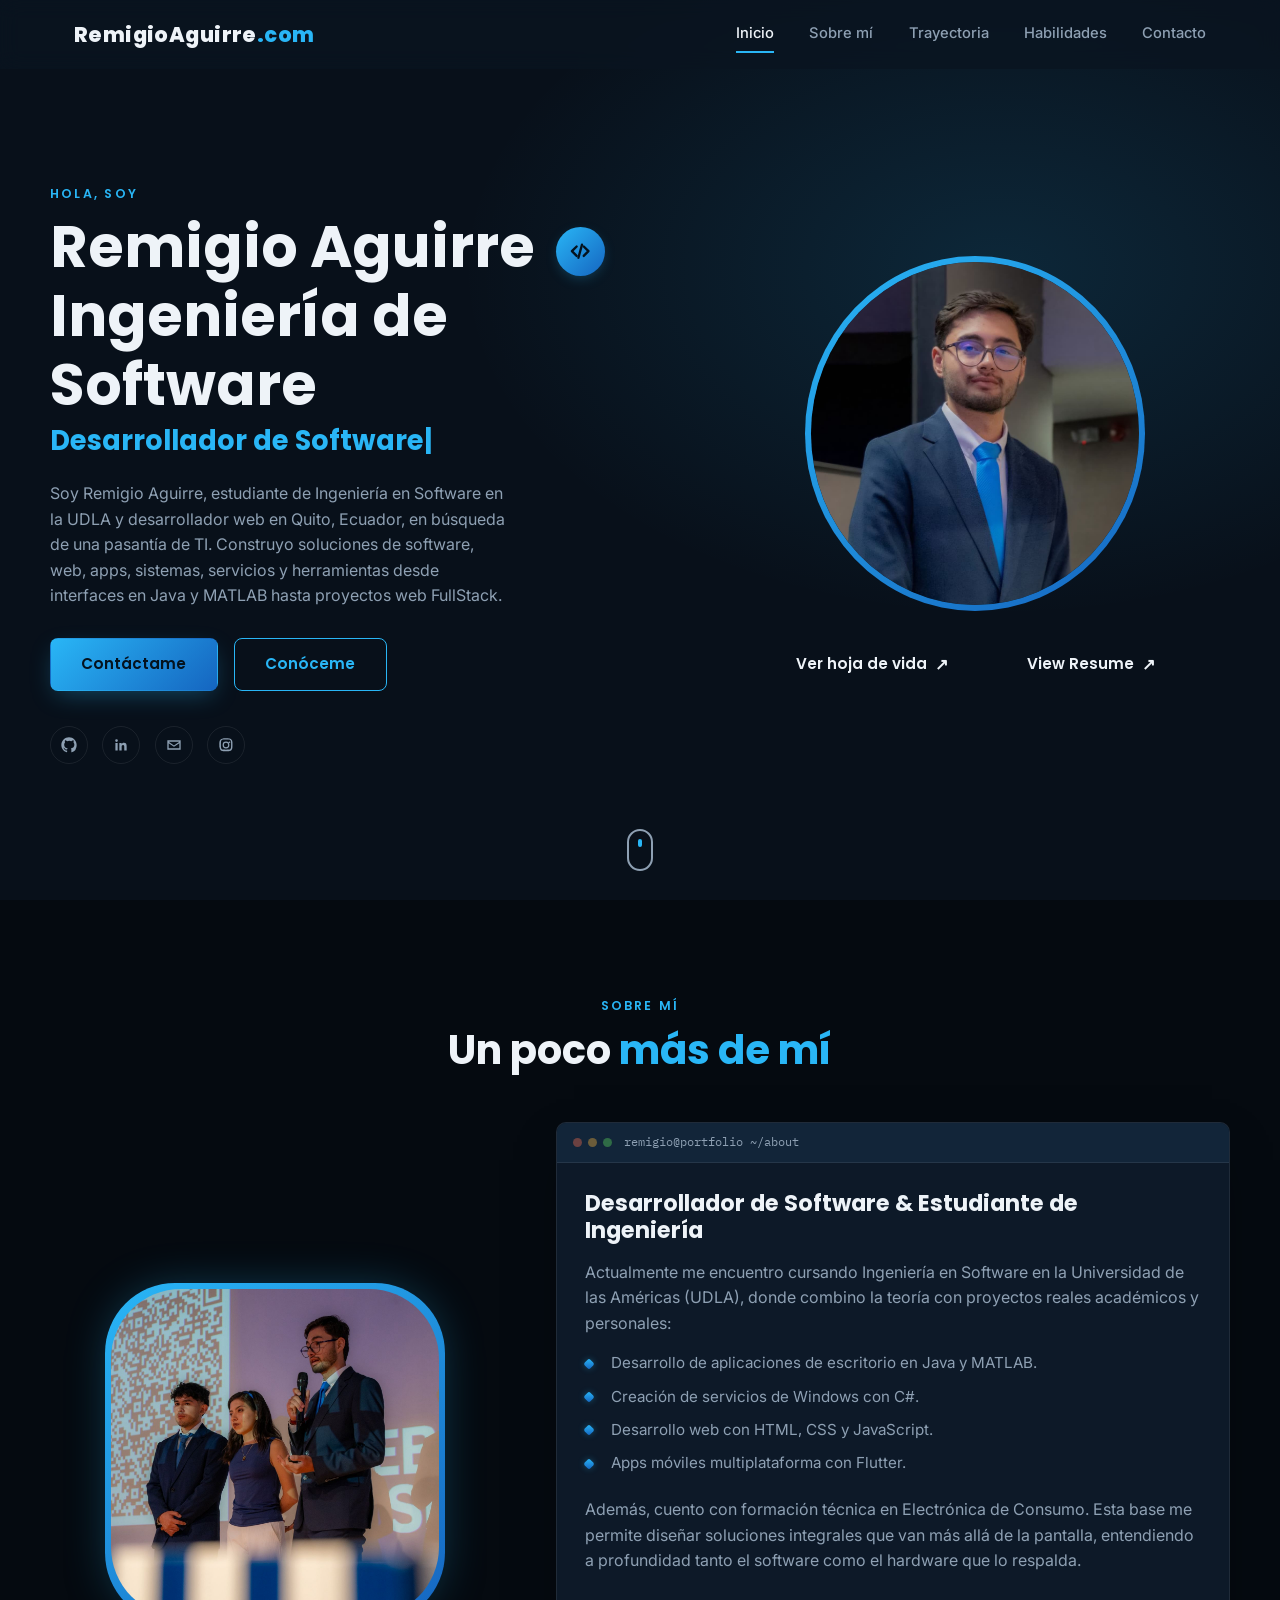
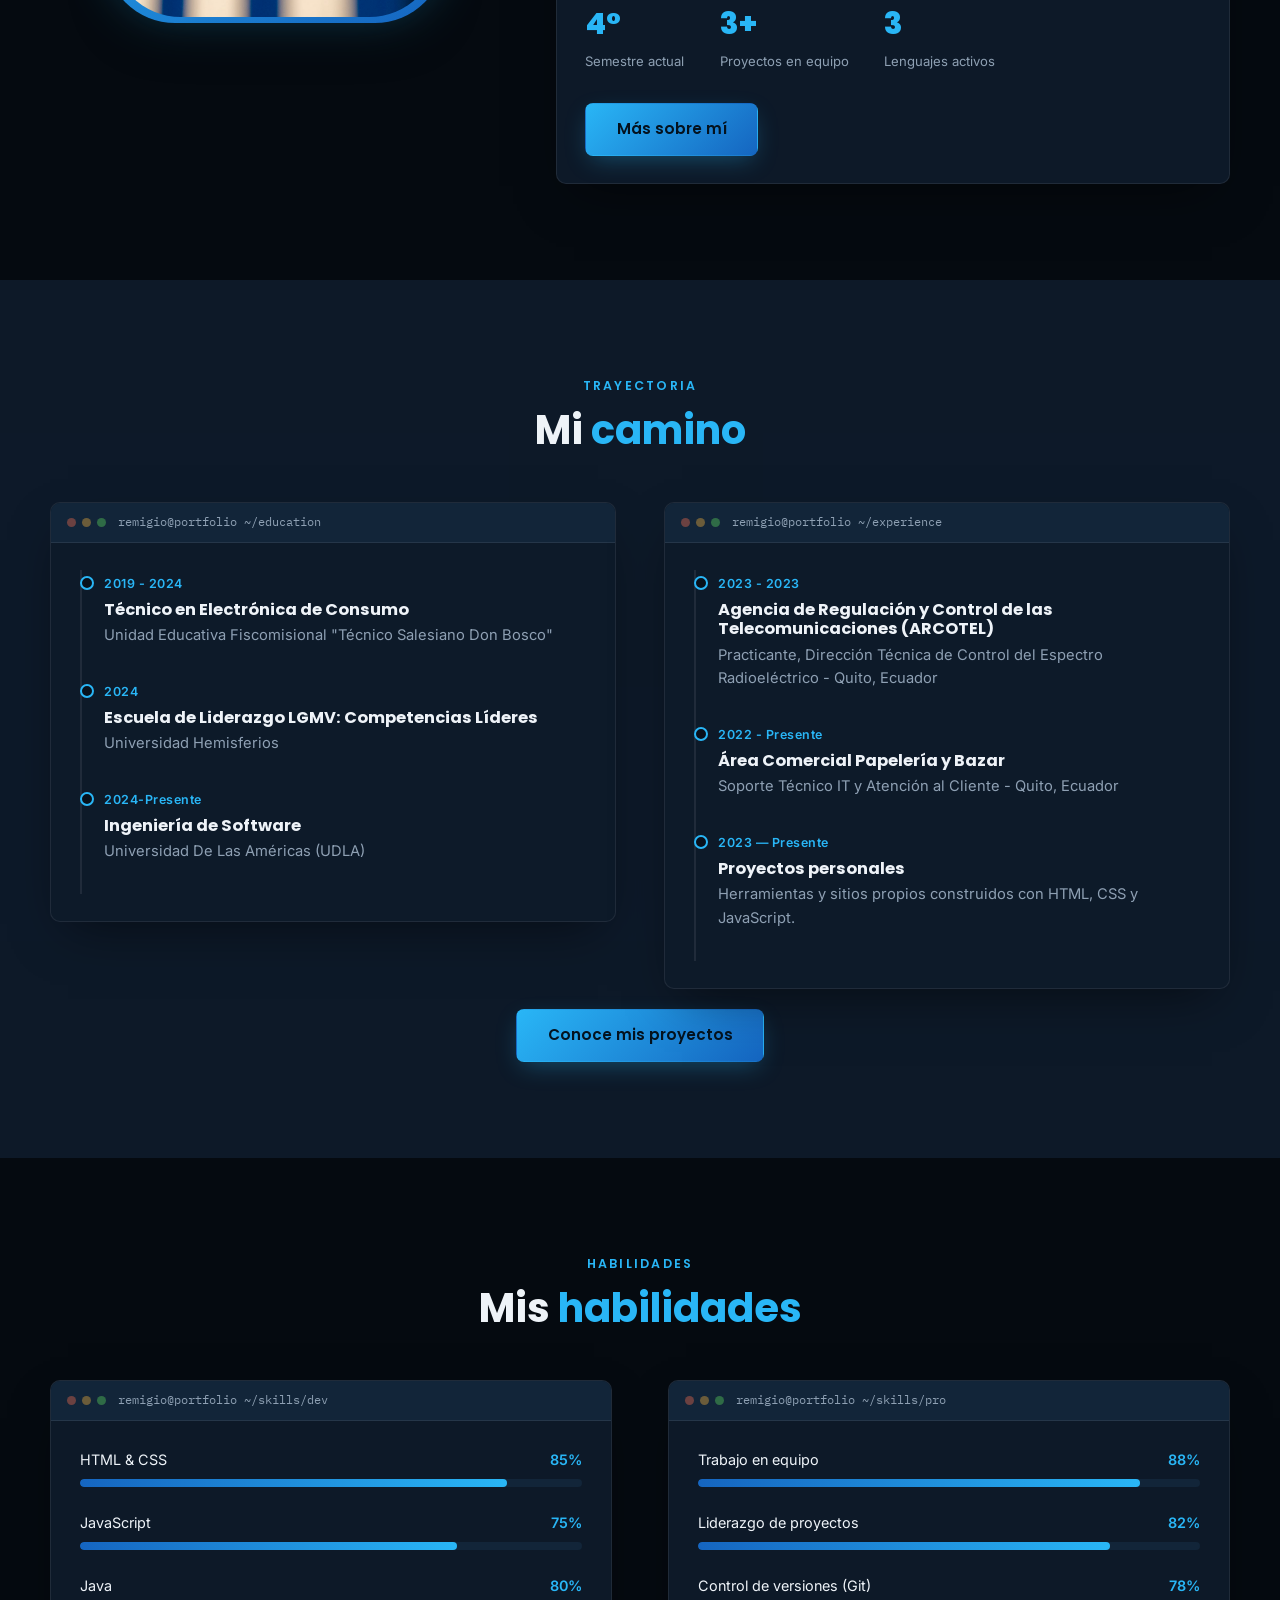
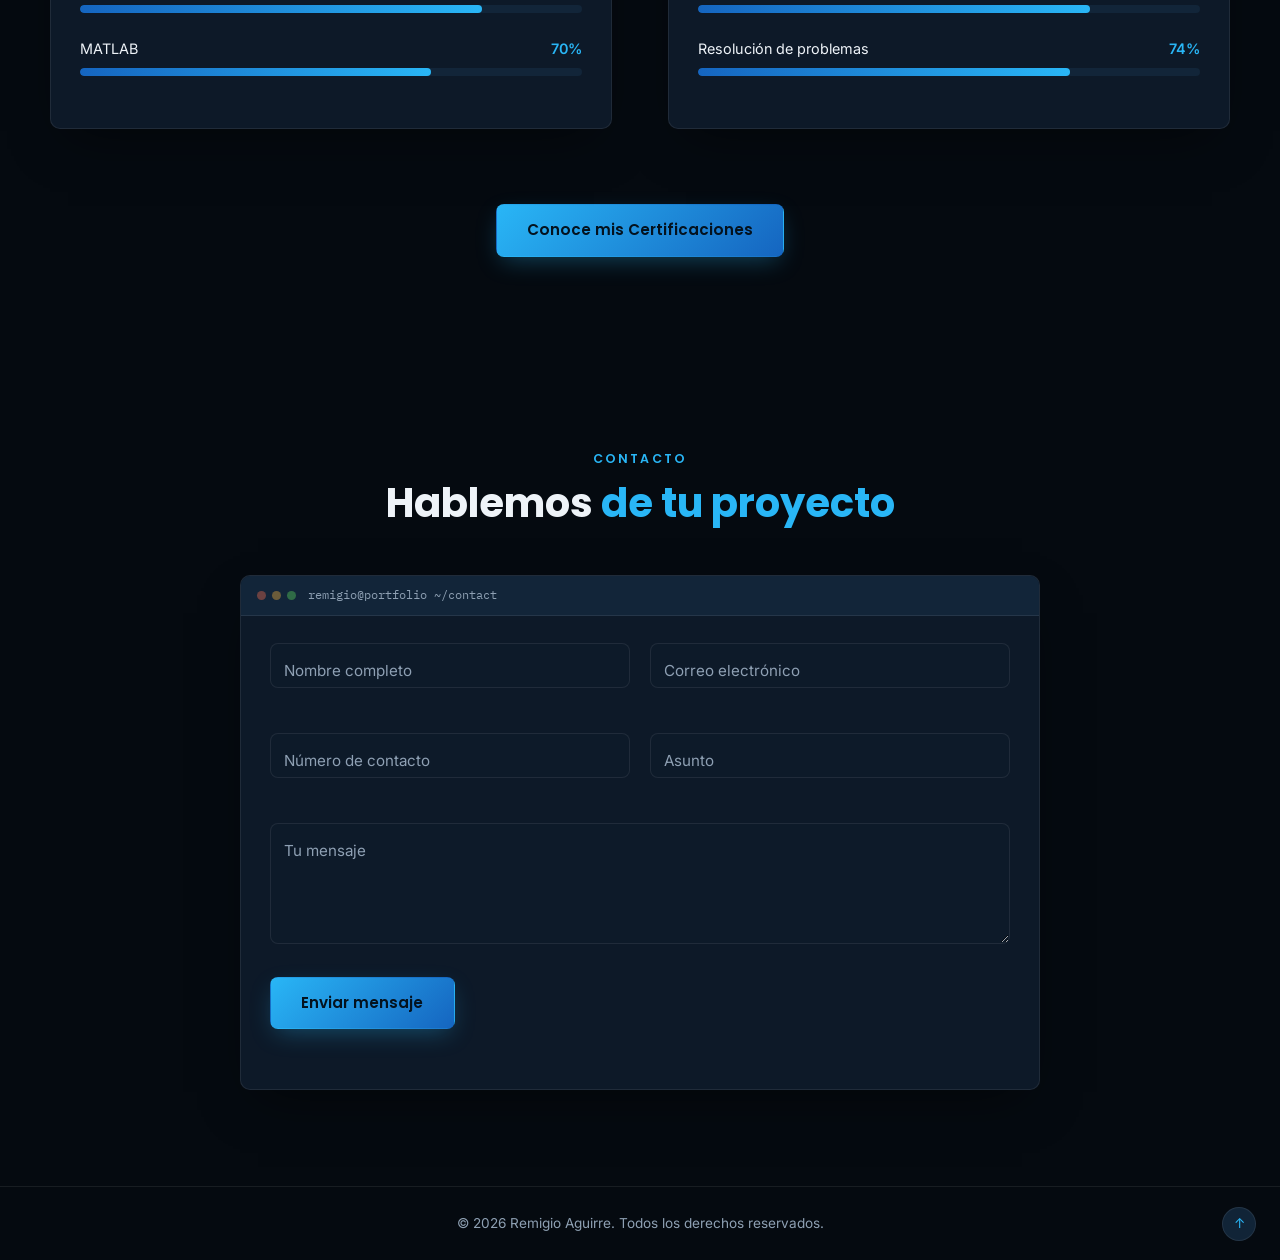
==== commit 1daa788b: "Update canonical and structured data URLs to www" ====
--- a/index.html
+++ b/index.html
@@ -14,22 +14,22 @@
 <meta name="author" content="Remigio Aguirre">
 <meta name="robots" content="index, follow, max-image-preview:large">
 <meta name="theme-color" content="#0b0f0c">
-<link rel="canonical" href="https://remigioaguirre.com/">
+<link rel="canonical" href="https://www.remigioaguirre.com/">
 
 <!-- ===== OPEN GRAPH (Facebook / LinkedIn / WhatsApp) ===== -->
 <meta property="og:type" content="website">
 <meta property="og:site_name" content="Remigio Aguirre — Portafolio">
 <meta property="og:title" content="Remigio Aguirre | Desarrollador Web y Pasante de TI en Quito">
 <meta property="og:description" content="Portafolio de Remigio Aguirre, estudiante de Ingeniería en Software (UDLA) y desarrollador web en Quito, Ecuador, en búsqueda de pasantía de TI. Proyectos, habilidades y contacto.">
-<meta property="og:url" content="https://remigioaguirre.com/">
-<meta property="og:image" content="https://remigioaguirre.com/assets/og-cover.png">
+<meta property="og:url" content="https://www.remigioaguirre.com/">
+<meta property="og:image" content="https://www.remigioaguirre.com/assets/og-cover.png">
 <meta property="og:locale" content="es_EC">
 
 <!-- ===== TWITTER / X CARD ===== -->
 <meta name="twitter:card" content="summary_large_image">
 <meta name="twitter:title" content="Remigio Aguirre | Desarrollador Web y Pasante de TI en Quito">
 <meta name="twitter:description" content="Portafolio de Remigio Aguirre, estudiante de Ingeniería en Software y desarrollador web en Quito, Ecuador.">
-<meta name="twitter:image" content="https://remigioaguirre.com/assets/og-cover.png">
+<meta name="twitter:image" content="https://www.remigioaguirre.com/assets/og-cover.png">
 
 <link rel="preconnect" href="https://fonts.googleapis.com">
 <link rel="preconnect" href="https://fonts.gstatic.com" crossorigin>
@@ -43,10 +43,10 @@
   "@type": "Person",
   "name": "Remigio Aguirre",
   "alternateName": "Remigio Gonzalo Aguirre Sánchez",
-  "url": "https://remigioaguirre.com/",
+  "url": "https://www.remigioaguirre.com/",
   "jobTitle": ["Desarrollador Web", "Desarrollador de Software", "Pasante de TI"],
   "description": "Estudiante de Ingeniería en Software en la UDLA, desarrollador web y de software, y pasante de TI en Quito, Ecuador.",
-  "image": "https://remigioaguirre.com/assets/og-cover.png",
+  "image": "https://www.remigioaguirre.com/assets/og-cover.png",
   "email": "mailto:rem.aguirre-sanchez@hotmail.com",
   "affiliation": {
     "@type": "CollegeOrUniversity",
@@ -84,7 +84,7 @@
   "@context": "https://schema.org",
   "@type": "WebSite",
   "name": "Remigio Aguirre — Portafolio",
-  "url": "https://remigioaguirre.com/"
+  "url": "https://www.remigioaguirre.com/"
 }
 </script>
 </head>
@@ -396,4 +396,4 @@
 
 <script src="script.js"></script>
 </body>
-</html>+</html>
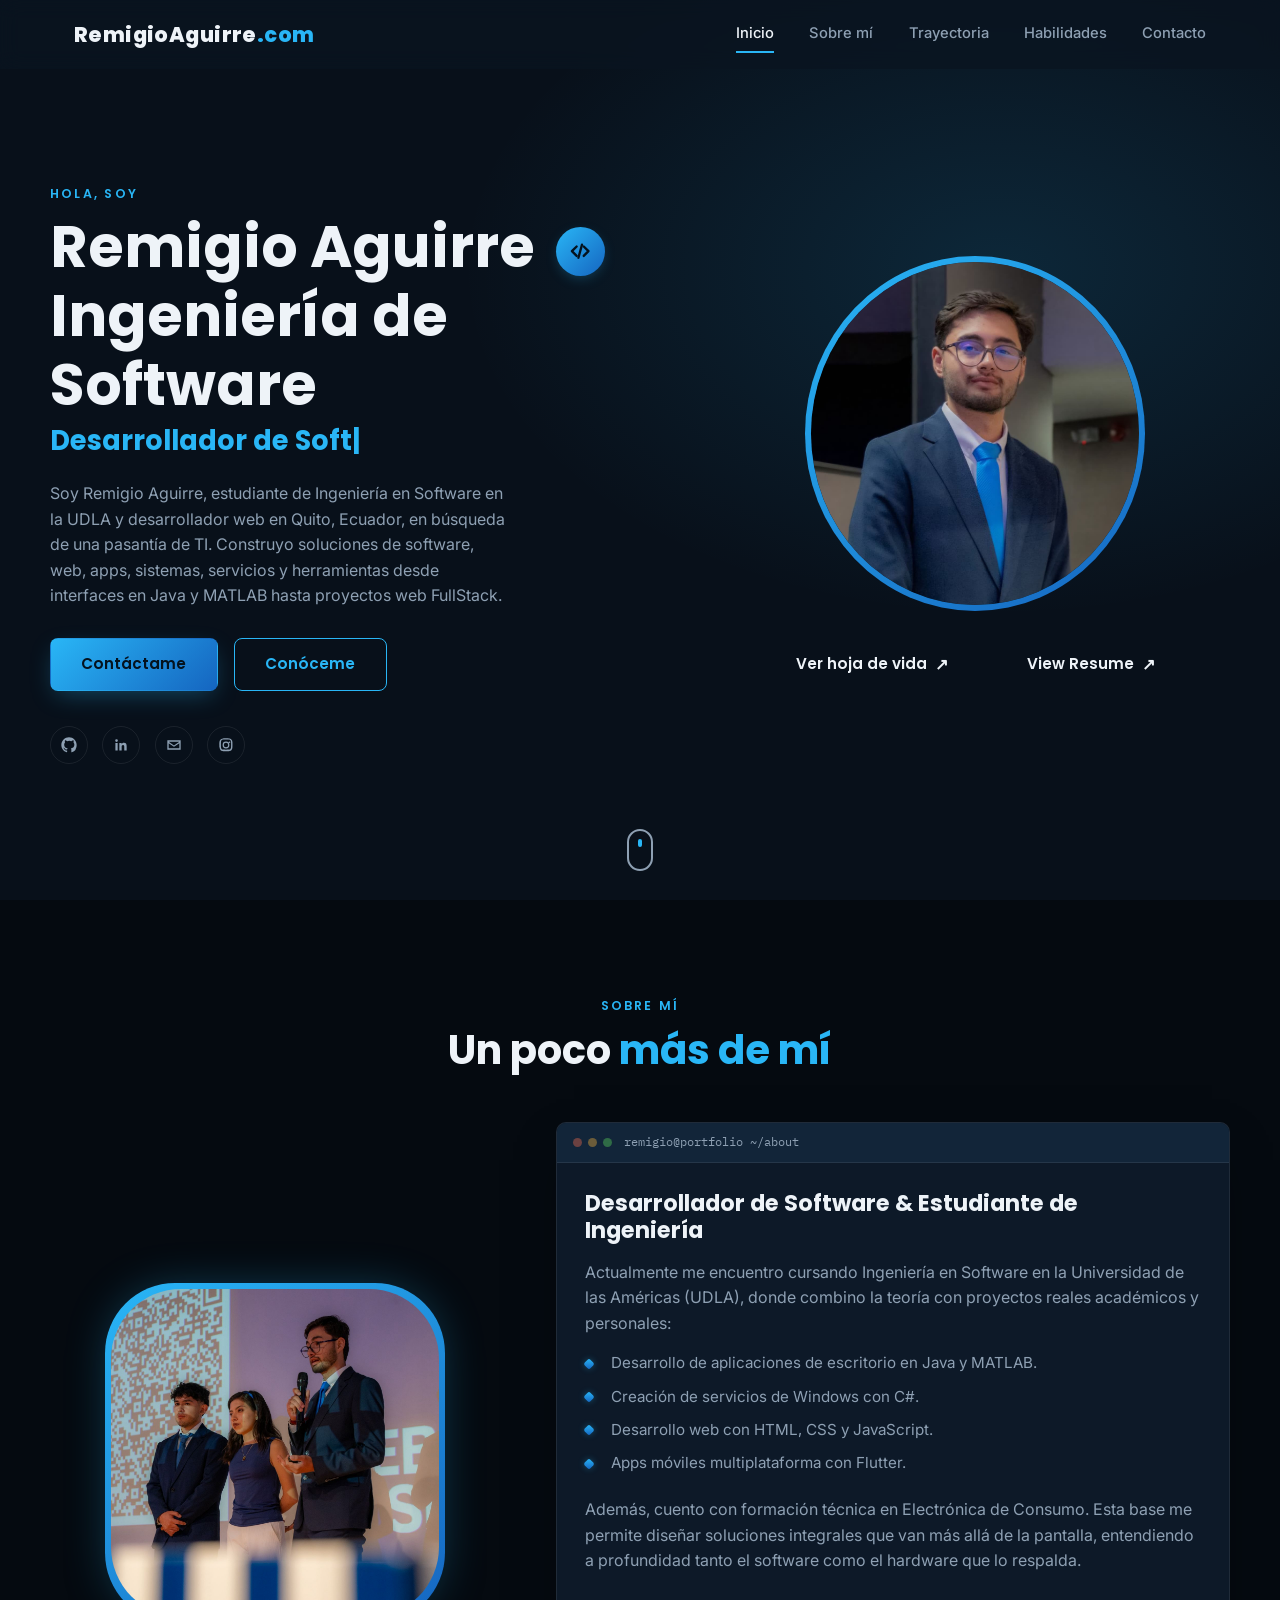
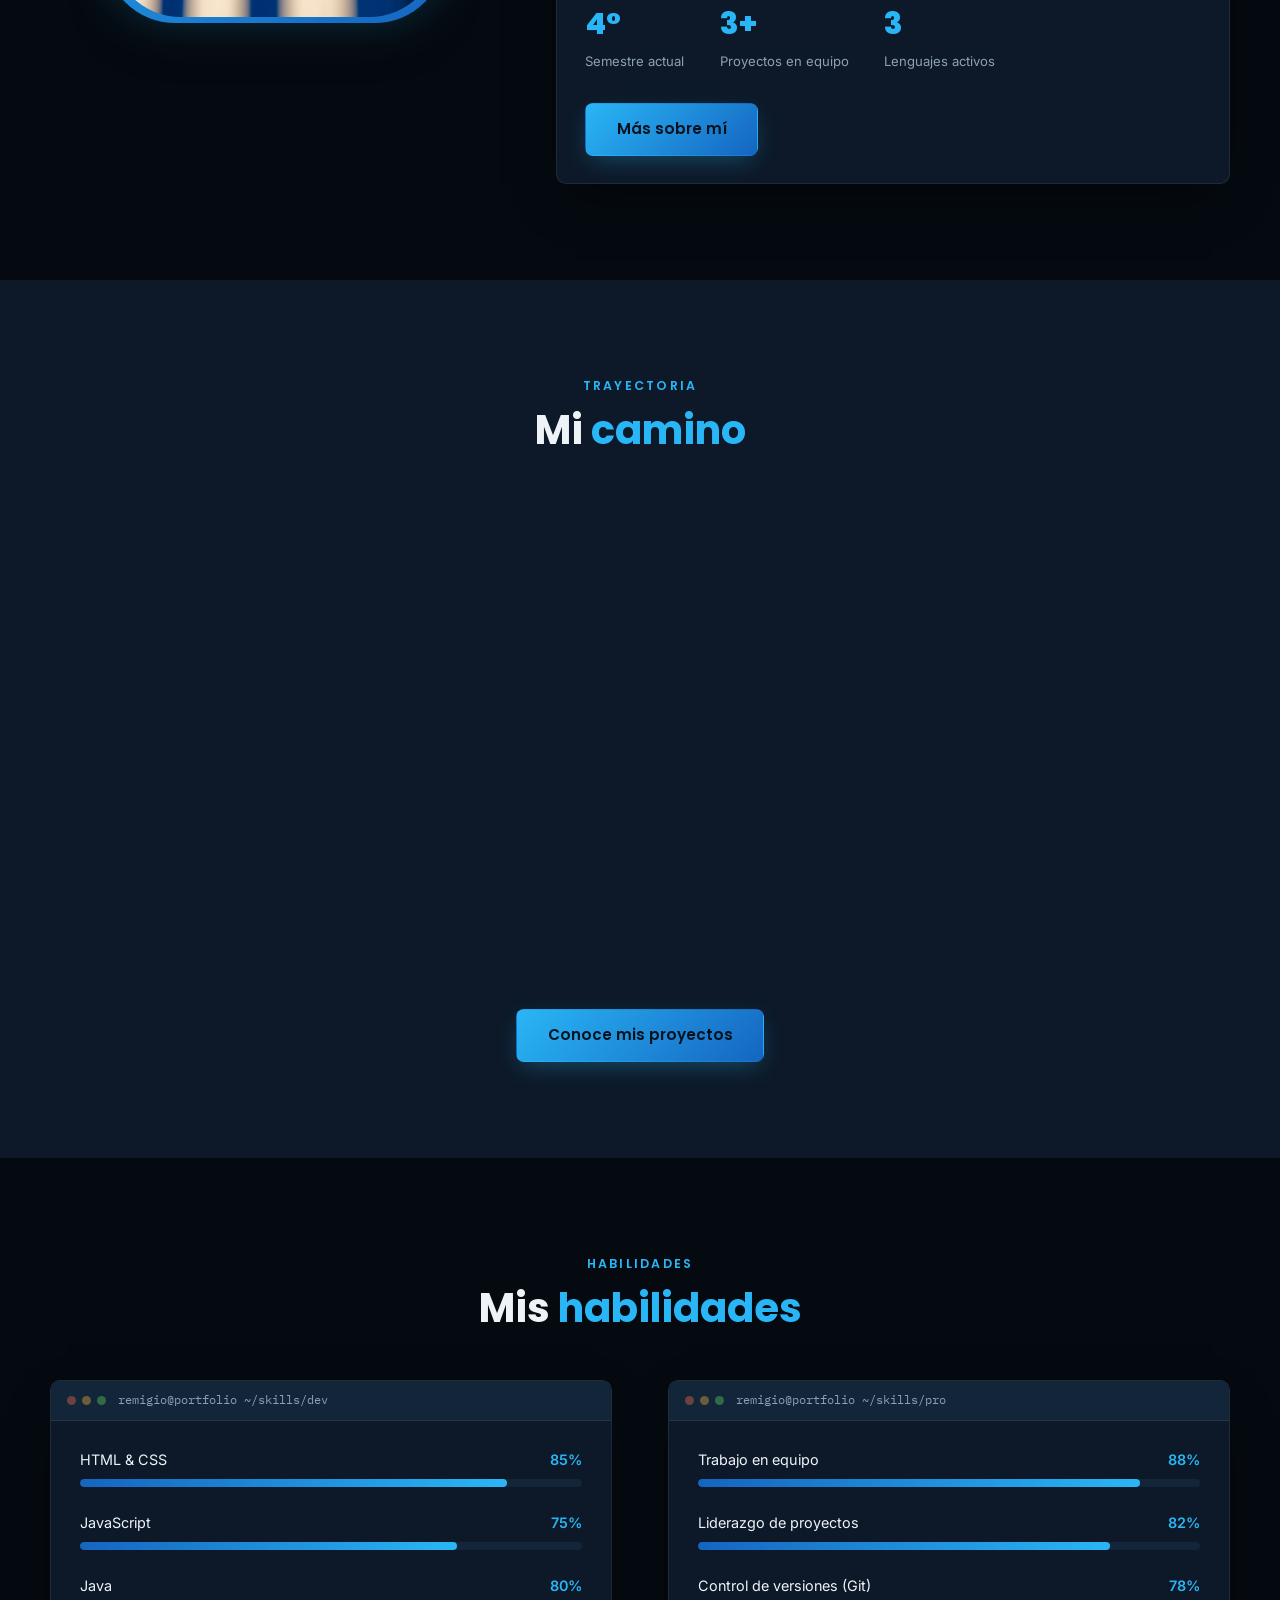
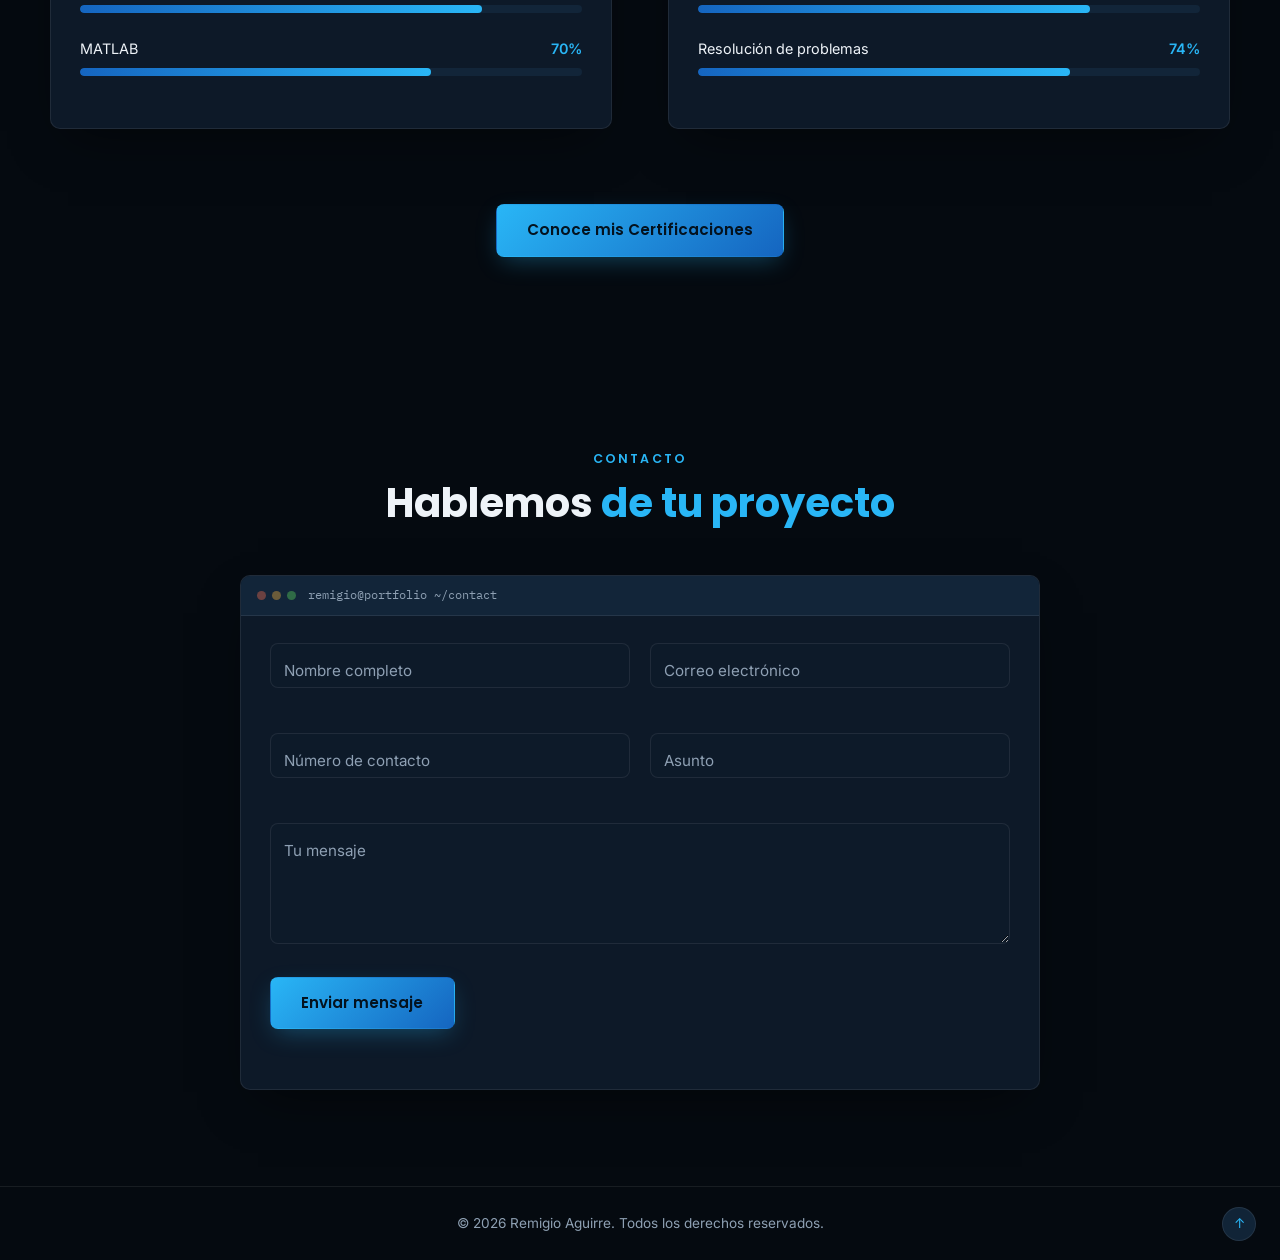
==== commit 15ffabb6: "Fix meta tags for consistency in index.html" ====
--- a/index.html
+++ b/index.html
@@ -9,7 +9,7 @@
 
 <!-- ===== SEO PRIMARIO ===== -->
 <title>Remigio Aguirre | Desarrollador Web y Pasante de TI en Quito, Ecuador</title>
-<meta name="description" content="Remigio Aguirre — desarrollador web y de software en Quito, Ecuador. Estudiante de Ingeniería en Software en la UDLA, en búsqueda de pasantía de TI en Quito. Desarrollo aplicaciones web, de escritorio en Java y herramientas numéricas en MATLAB. Portafolio, proyectos y contacto.">
+<meta name="description" content="Remigio Aguirre - desarrollador web y de software en Quito, Ecuador. Estudiante de Ingeniería en Software en la UDLA, en búsqueda de pasantía de TI en Quito. Desarrollo aplicaciones web, de escritorio en Java y herramientas numéricas en MATLAB. Portafolio, proyectos y contacto.">
 <meta name="keywords" content="Remigio Aguirre, desarrollador web Quito, desarrollador de software Quito, pasante TI Quito, pasante de sistemas Quito, estudiante de Ingeniería en Software, programador Quito, portafolio desarrollador, Java, MATLAB, JavaScript, UDLA">
 <meta name="author" content="Remigio Aguirre">
 <meta name="robots" content="index, follow, max-image-preview:large">
@@ -18,7 +18,7 @@
 
 <!-- ===== OPEN GRAPH (Facebook / LinkedIn / WhatsApp) ===== -->
 <meta property="og:type" content="website">
-<meta property="og:site_name" content="Remigio Aguirre — Portafolio">
+<meta property="og:site_name" content="Remigio Aguirre - Portafolio">
 <meta property="og:title" content="Remigio Aguirre | Desarrollador Web y Pasante de TI en Quito">
 <meta property="og:description" content="Portafolio de Remigio Aguirre, estudiante de Ingeniería en Software (UDLA) y desarrollador web en Quito, Ecuador, en búsqueda de pasantía de TI. Proyectos, habilidades y contacto.">
 <meta property="og:url" content="https://www.remigioaguirre.com/">
@@ -83,7 +83,7 @@
 {
   "@context": "https://schema.org",
   "@type": "WebSite",
-  "name": "Remigio Aguirre — Portafolio",
+  "name": "Remigio Aguirre - Portafolio",
   "url": "https://www.remigioaguirre.com/"
 }
 </script>
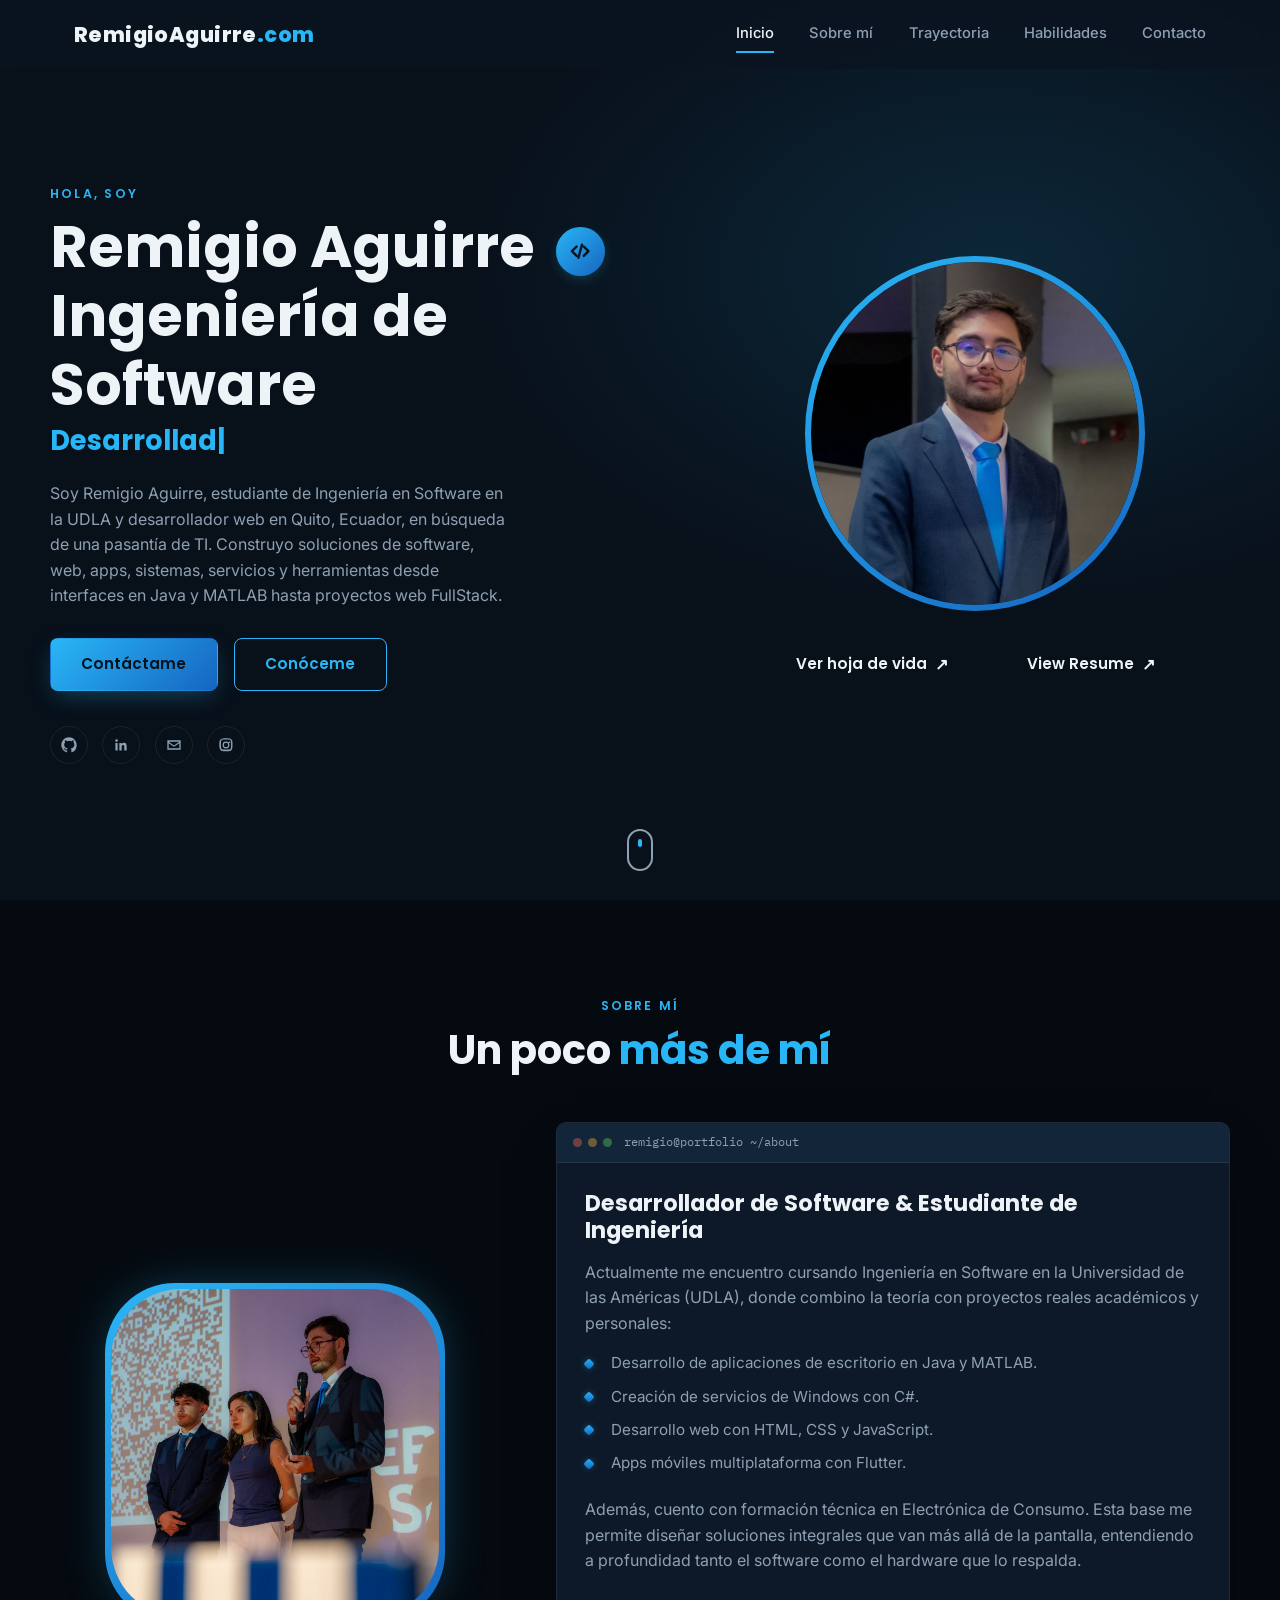
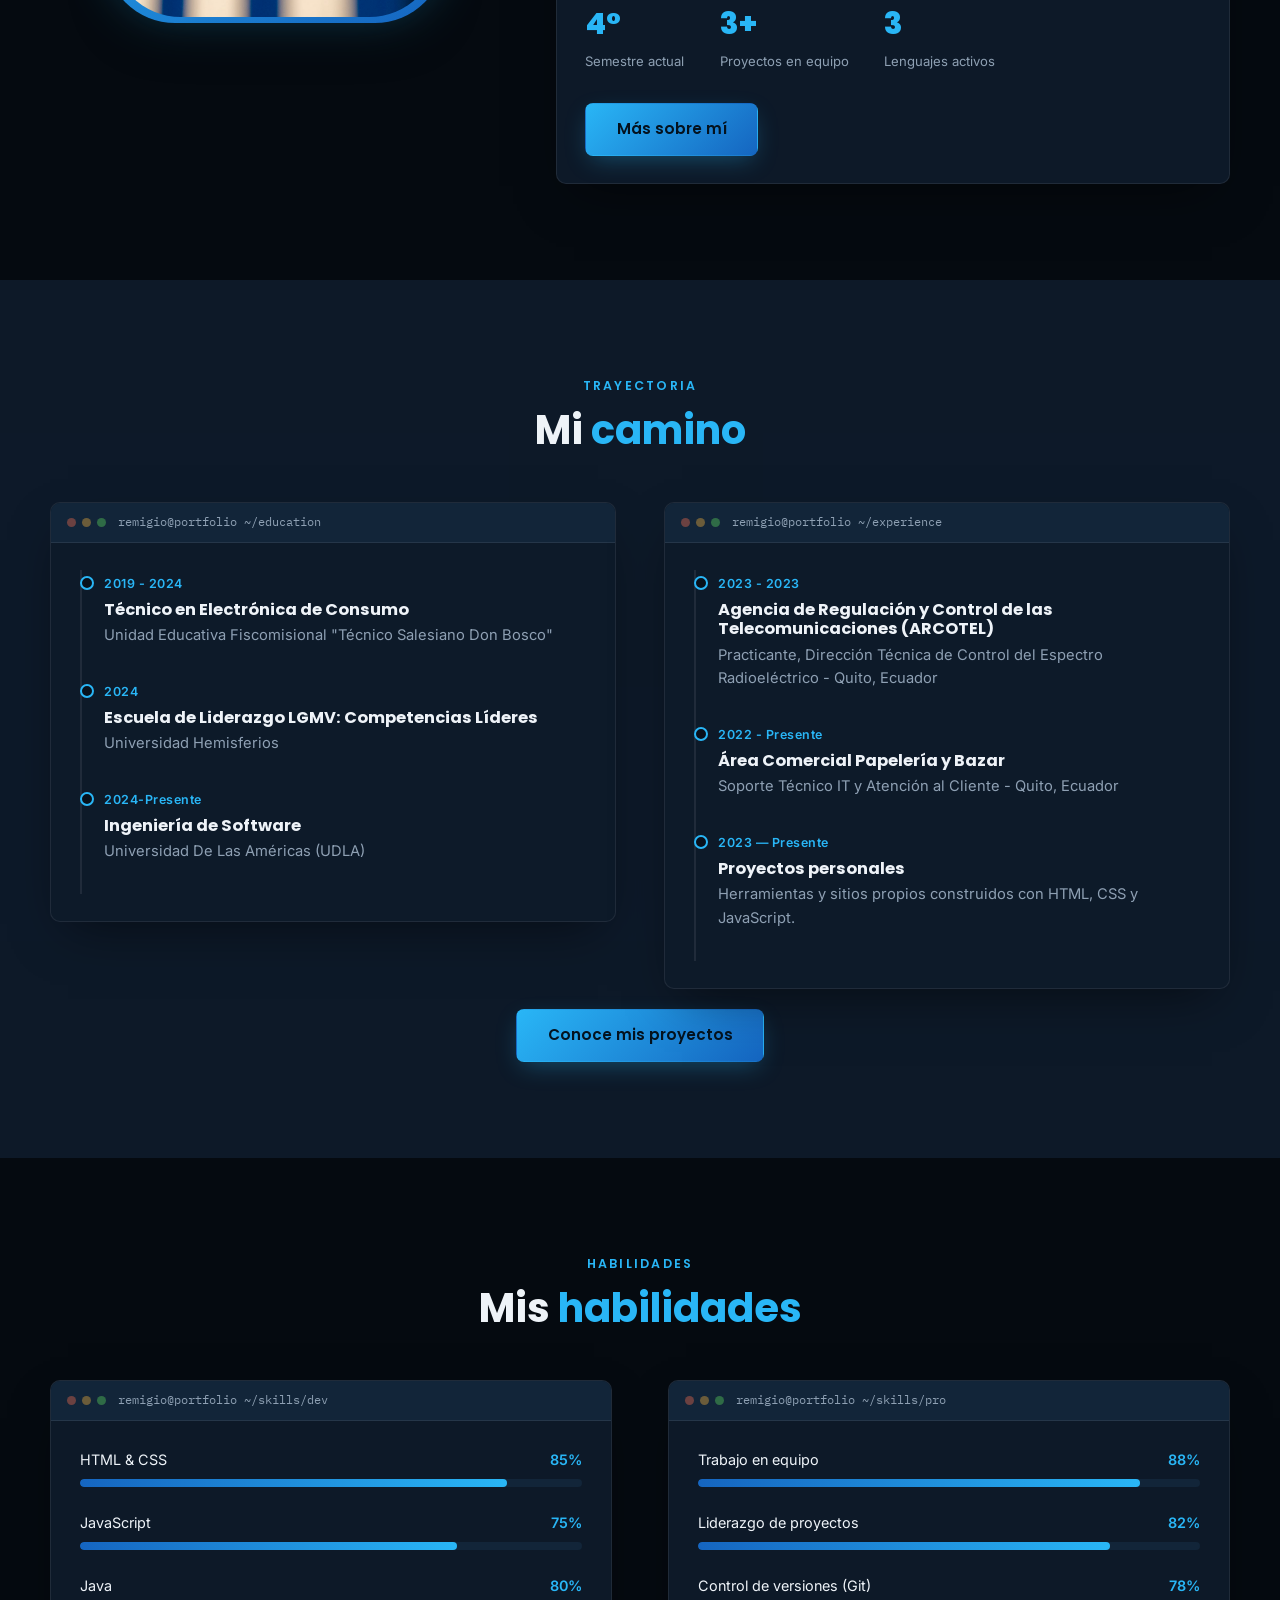
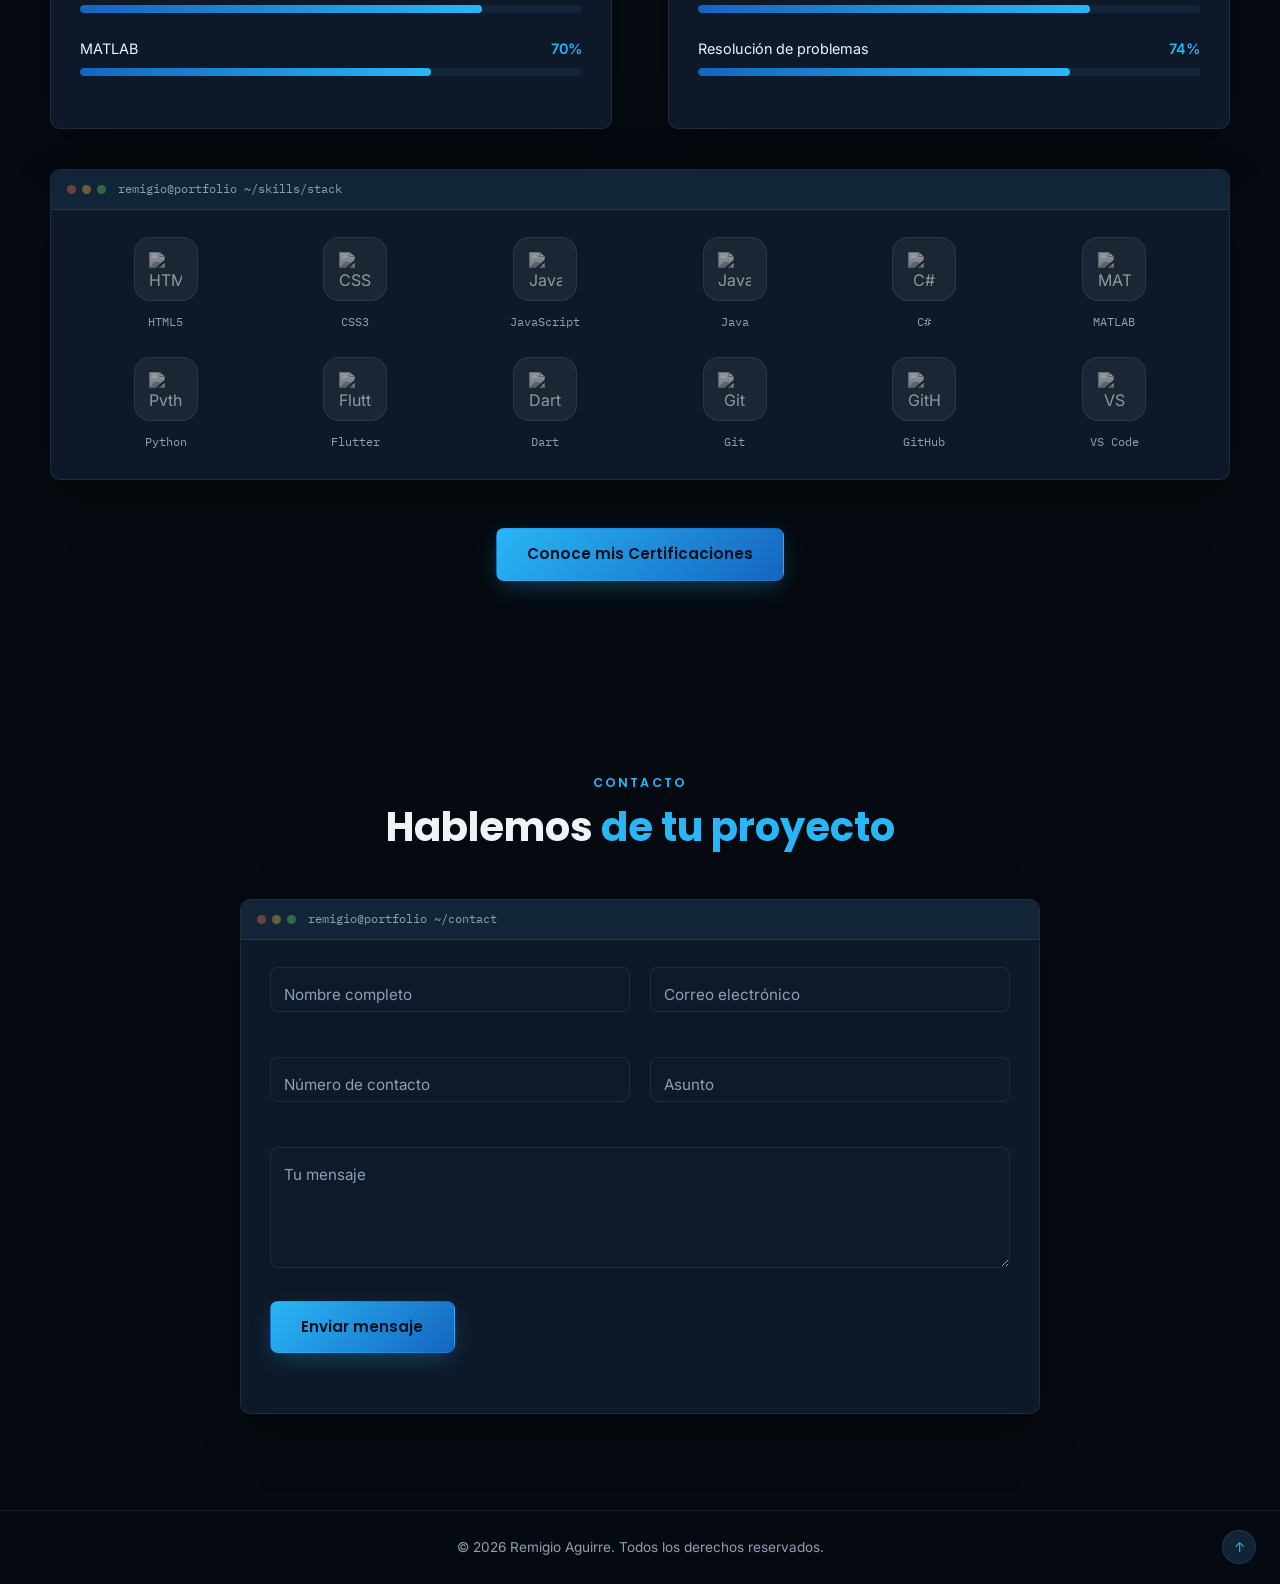
==== commit 38b5aac4: "Refactor Mis habilidades" ====
--- a/index.html
+++ b/index.html
@@ -340,7 +340,66 @@
       </div>
     </div>
   </div>
-  <div class="projects" style="display: flex; justify-content: center; margin-top: 75px;">
+  <div class="term-frame tech-frame">
+    <div class="term-frame-bar">
+      <span class="term-frame-dots"><span class="r"></span><span class="y"></span><span class="g"></span></span>
+      <span class="term-frame-path">remigio@portfolio&nbsp;~/skills/stack</span>
+    </div>
+    <div class="term-frame-body">
+      <div class="tech-grid" id="techGrid">
+        <div class="tech-tile">
+          <div class="tech-icon-plate"><img src="https://cdn.jsdelivr.net/gh/devicons/devicon@latest/icons/html5/html5-original.svg" alt="HTML5" loading="lazy"></div>
+          <span>HTML5</span>
+        </div>
+        <div class="tech-tile">
+          <div class="tech-icon-plate"><img src="https://cdn.jsdelivr.net/gh/devicons/devicon@latest/icons/css3/css3-original.svg" alt="CSS3" loading="lazy"></div>
+          <span>CSS3</span>
+        </div>
+        <div class="tech-tile">
+          <div class="tech-icon-plate"><img src="https://cdn.jsdelivr.net/gh/devicons/devicon@latest/icons/javascript/javascript-original.svg" alt="JavaScript" loading="lazy"></div>
+          <span>JavaScript</span>
+        </div>
+        <div class="tech-tile">
+          <div class="tech-icon-plate"><img src="https://cdn.jsdelivr.net/gh/devicons/devicon@latest/icons/java/java-original.svg" alt="Java" loading="lazy"></div>
+          <span>Java</span>
+        </div>
+        <div class="tech-tile">
+          <div class="tech-icon-plate"><img src="https://cdn.jsdelivr.net/gh/devicons/devicon@latest/icons/csharp/csharp-original.svg" alt="C#" loading="lazy"></div>
+          <span>C#</span>
+        </div>
+        <div class="tech-tile">
+          <div class="tech-icon-plate"><img src="https://cdn.jsdelivr.net/gh/devicons/devicon@latest/icons/matlab/matlab-original.svg" alt="MATLAB" loading="lazy"></div>
+          <span>MATLAB</span>
+        </div>
+        <div class="tech-tile">
+          <div class="tech-icon-plate"><img src="https://cdn.jsdelivr.net/gh/devicons/devicon@latest/icons/python/python-original.svg" alt="Python" loading="lazy"></div>
+          <span>Python</span>
+        </div>
+        <div class="tech-tile">
+          <div class="tech-icon-plate"><img src="https://cdn.jsdelivr.net/gh/devicons/devicon@latest/icons/flutter/flutter-original.svg" alt="Flutter" loading="lazy"></div>
+          <span>Flutter</span>
+        </div>
+        <div class="tech-tile">
+          <div class="tech-icon-plate"><img src="https://cdn.jsdelivr.net/gh/devicons/devicon@latest/icons/dart/dart-original.svg" alt="Dart" loading="lazy"></div>
+          <span>Dart</span>
+        </div>
+        <div class="tech-tile">
+          <div class="tech-icon-plate"><img src="https://cdn.jsdelivr.net/gh/devicons/devicon@latest/icons/git/git-original.svg" alt="Git" loading="lazy"></div>
+          <span>Git</span>
+        </div>
+        <div class="tech-tile">
+          <div class="tech-icon-plate"><img src="https://cdn.jsdelivr.net/gh/devicons/devicon@latest/icons/github/github-original.svg" alt="GitHub" loading="lazy"></div>
+          <span>GitHub</span>
+        </div>
+        <div class="tech-tile">
+          <div class="tech-icon-plate"><img src="https://cdn.jsdelivr.net/gh/devicons/devicon@latest/icons/vscode/vscode-original.svg" alt="VS Code" loading="lazy"></div>
+          <span>VS Code</span>
+        </div>
+      </div>
+    </div>
+  </div>
+
+  <div class="projects" style="display: flex; justify-content: center; margin-top: 3rem;">
     <a href="conoceMisHabilidades/index.html" target="_blank" class="btn btn-primary">Conoce mis Certificaciones</a> 
   </div>
 </section>
@@ -396,4 +455,4 @@
 
 <script src="script.js"></script>
 </body>
-</html>
+</html>
--- a/style.css
+++ b/style.css
@@ -422,4 +422,66 @@
   background:linear-gradient(135deg, var(--accent), var(--accent-2));
   transform:rotate(45deg);
   box-shadow:0 0 6px var(--accent-glow);
+}
+
+/* ===== TECH STACK GRID (sección Habilidades, antes del botón de Certificaciones) ===== */
+.tech-frame{max-width:var(--maxw);margin:2.5rem auto 0;}
+.tech-grid{
+  display:grid;
+  grid-template-columns:repeat(6,1fr);
+  gap:1.6rem 1.1rem;
+}
+.tech-tile{
+  display:flex;flex-direction:column;align-items:center;gap:.7rem;
+  text-align:center;
+  opacity:0;transform:translateY(18px);
+  transition:opacity .55s ease, transform .55s ease;
+}
+.tech-tile.in{opacity:1;transform:translateY(0);}
+.tech-tile span{
+  font-family:var(--font-mono);font-size:.75rem;color:var(--muted);
+  transition:color .25s ease;
+}
+.tech-icon-plate{
+  width:64px;height:64px;border-radius:16px;
+  background:rgba(255,255,255,.06);
+  border:1px solid var(--line);
+  display:flex;align-items:center;justify-content:center;
+  padding:.9rem;
+  transition:transform .3s ease, border-color .3s ease, background .3s ease, box-shadow .3s ease;
+}
+.tech-icon-plate img{
+  width:100%;height:100%;object-fit:contain;
+  filter:grayscale(1) opacity(.55);
+  transition:filter .3s ease;
+}
+.tech-tile:hover .tech-icon-plate{
+  transform:translateY(-4px);
+  border-color:var(--accent);
+  background:rgba(41,182,246,.08);
+  box-shadow:0 10px 26px -10px var(--accent-glow);
+}
+.tech-tile:hover .tech-icon-plate img{filter:grayscale(0) opacity(1);}
+.tech-tile:hover span{color:var(--text);}
+
+/* stagger de entrada, en orden de aparición */
+.tech-tile:nth-child(1){transition-delay:.02s;}
+.tech-tile:nth-child(2){transition-delay:.06s;}
+.tech-tile:nth-child(3){transition-delay:.10s;}
+.tech-tile:nth-child(4){transition-delay:.14s;}
+.tech-tile:nth-child(5){transition-delay:.18s;}
+.tech-tile:nth-child(6){transition-delay:.22s;}
+.tech-tile:nth-child(7){transition-delay:.26s;}
+.tech-tile:nth-child(8){transition-delay:.30s;}
+.tech-tile:nth-child(9){transition-delay:.34s;}
+.tech-tile:nth-child(10){transition-delay:.38s;}
+.tech-tile:nth-child(11){transition-delay:.42s;}
+.tech-tile:nth-child(12){transition-delay:.46s;}
+
+@media (max-width:960px){
+  .tech-grid{grid-template-columns:repeat(4,1fr);}
+}
+@media (max-width:560px){
+  .tech-grid{grid-template-columns:repeat(3,1fr);gap:1.3rem .8rem;}
+  .tech-icon-plate{width:54px;height:54px;}
 }
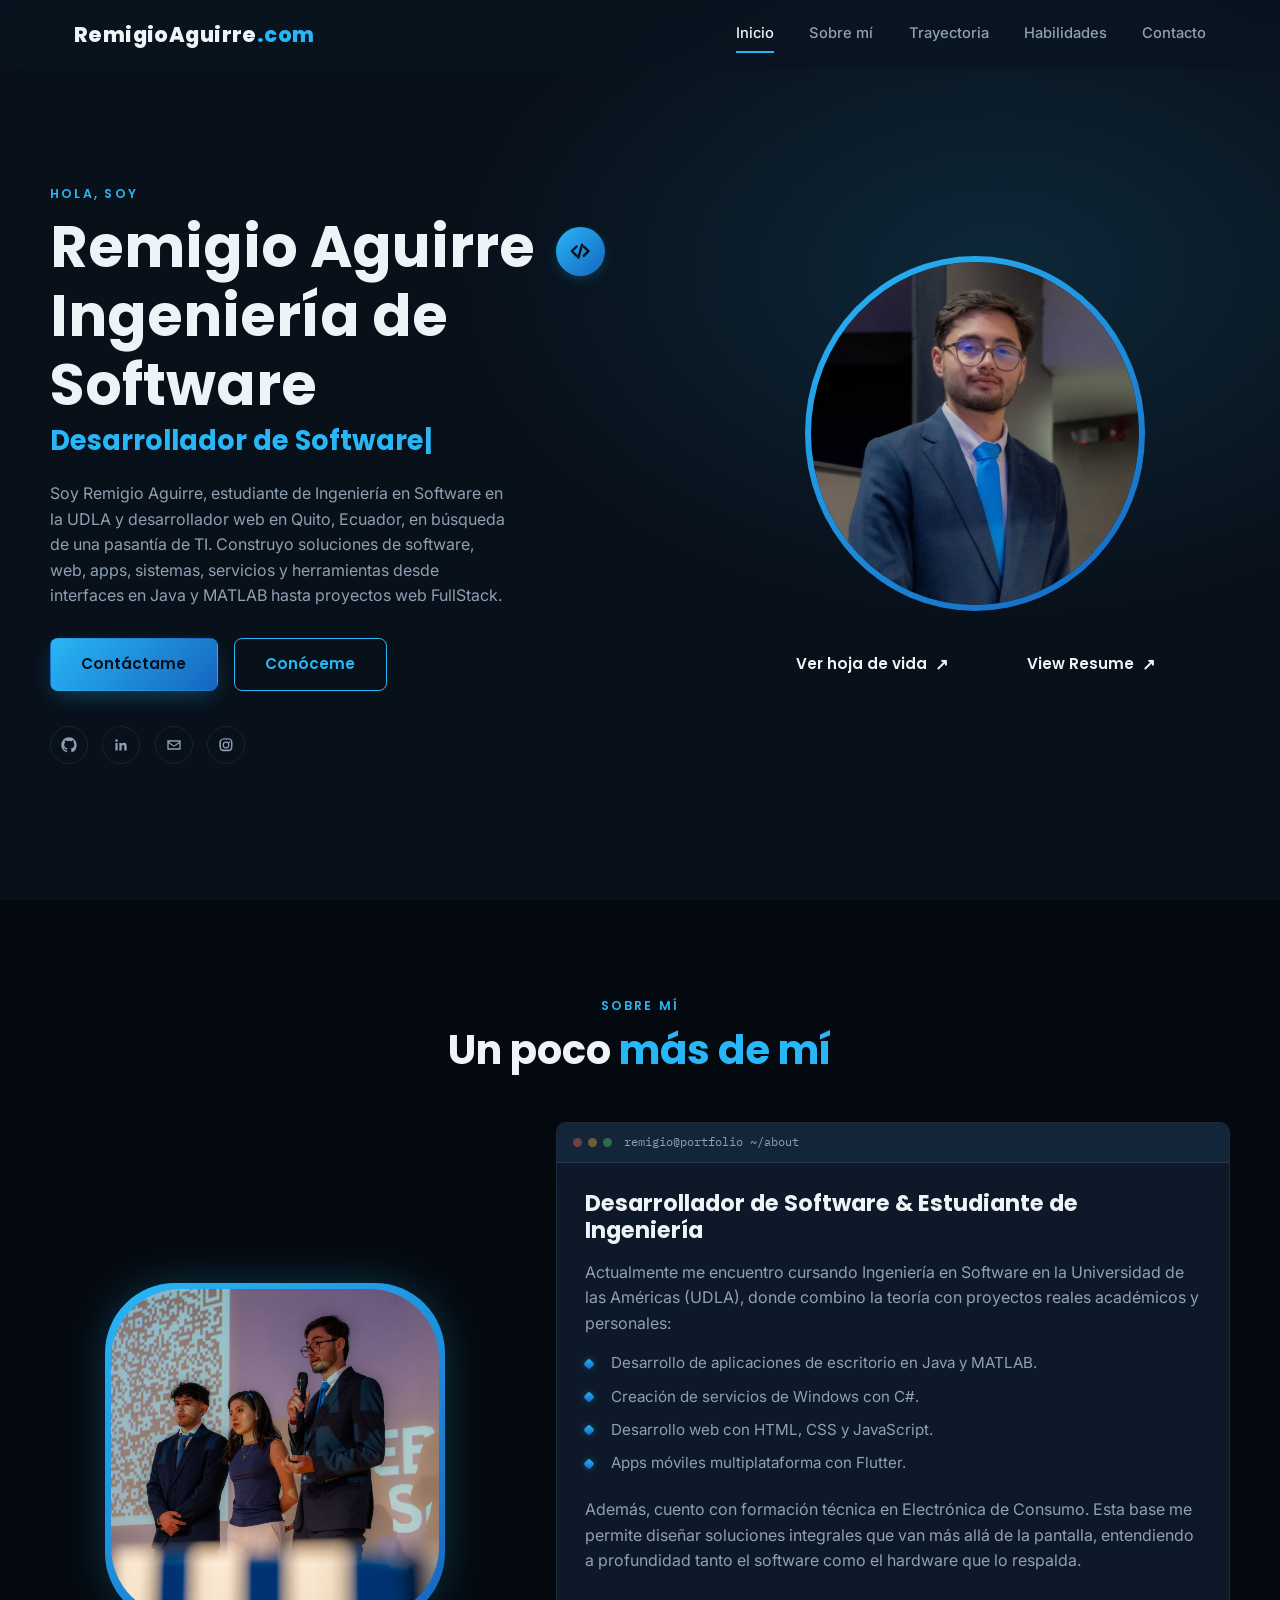
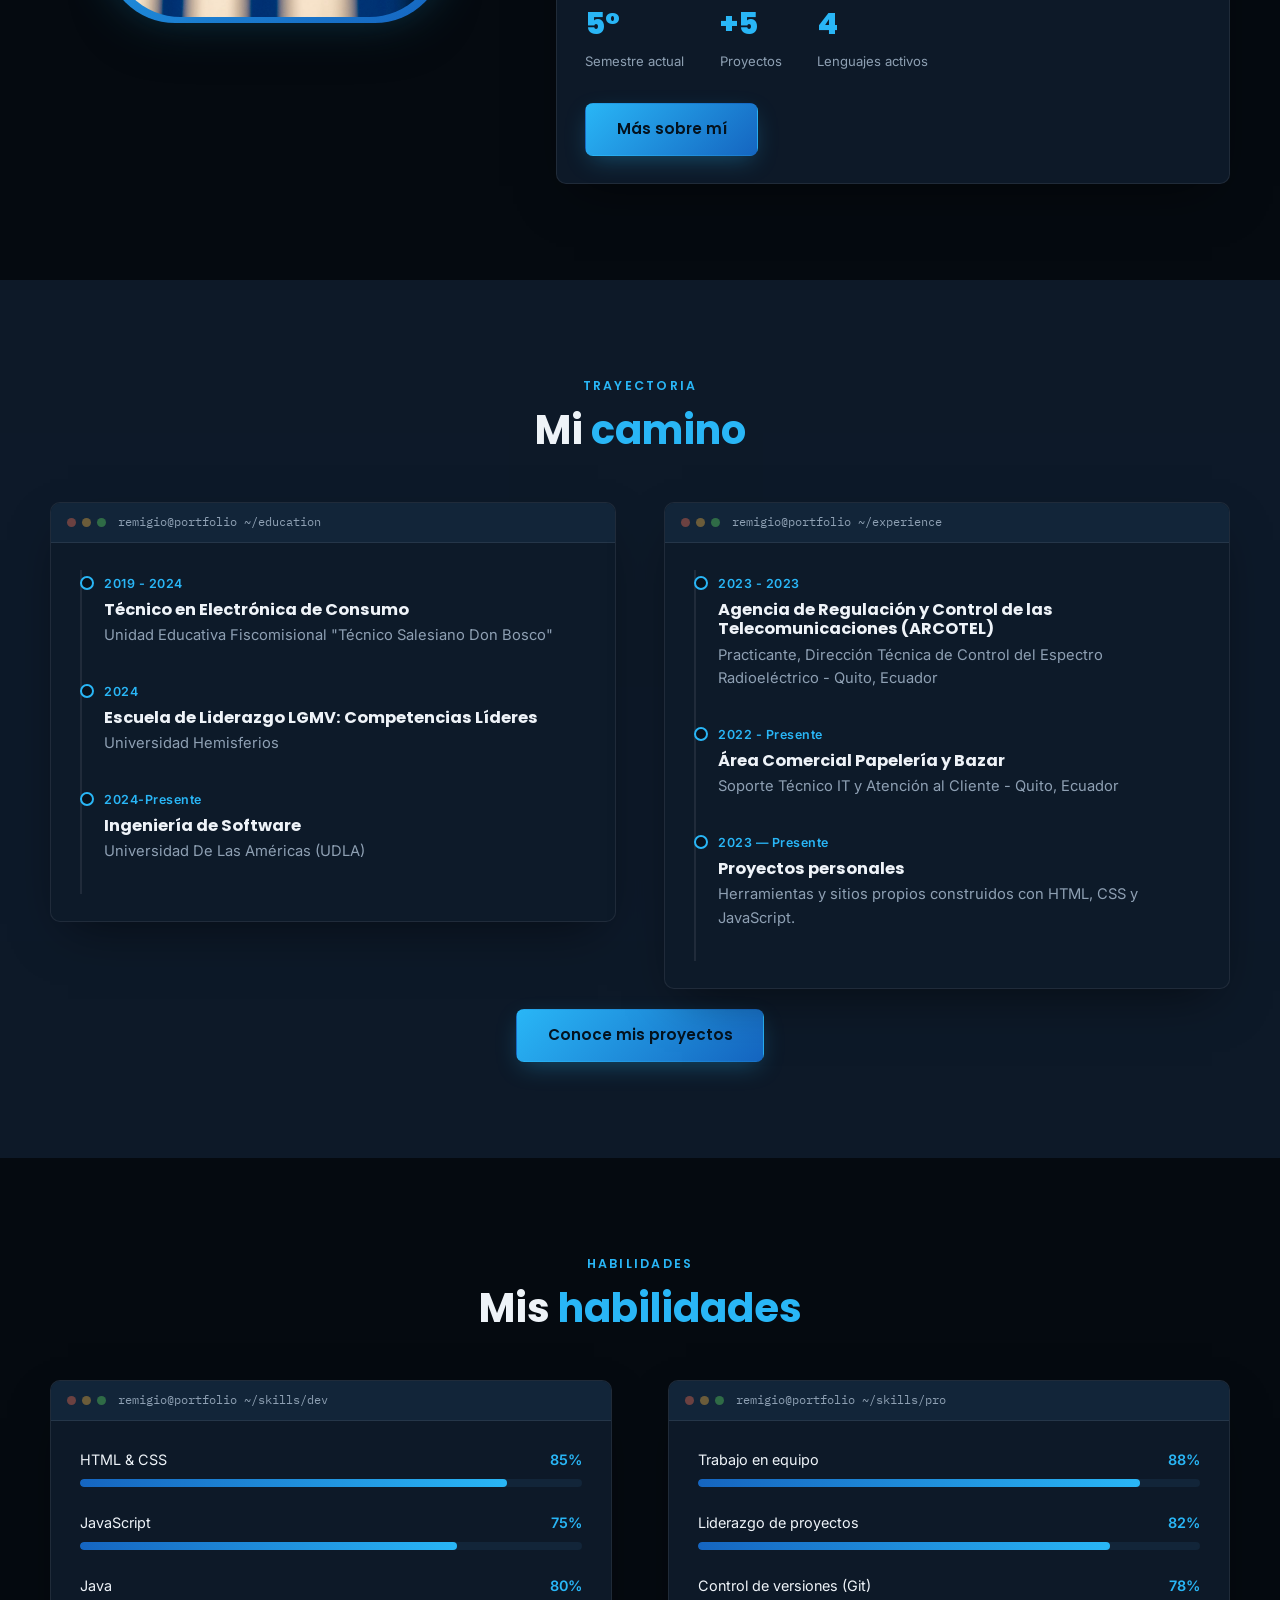
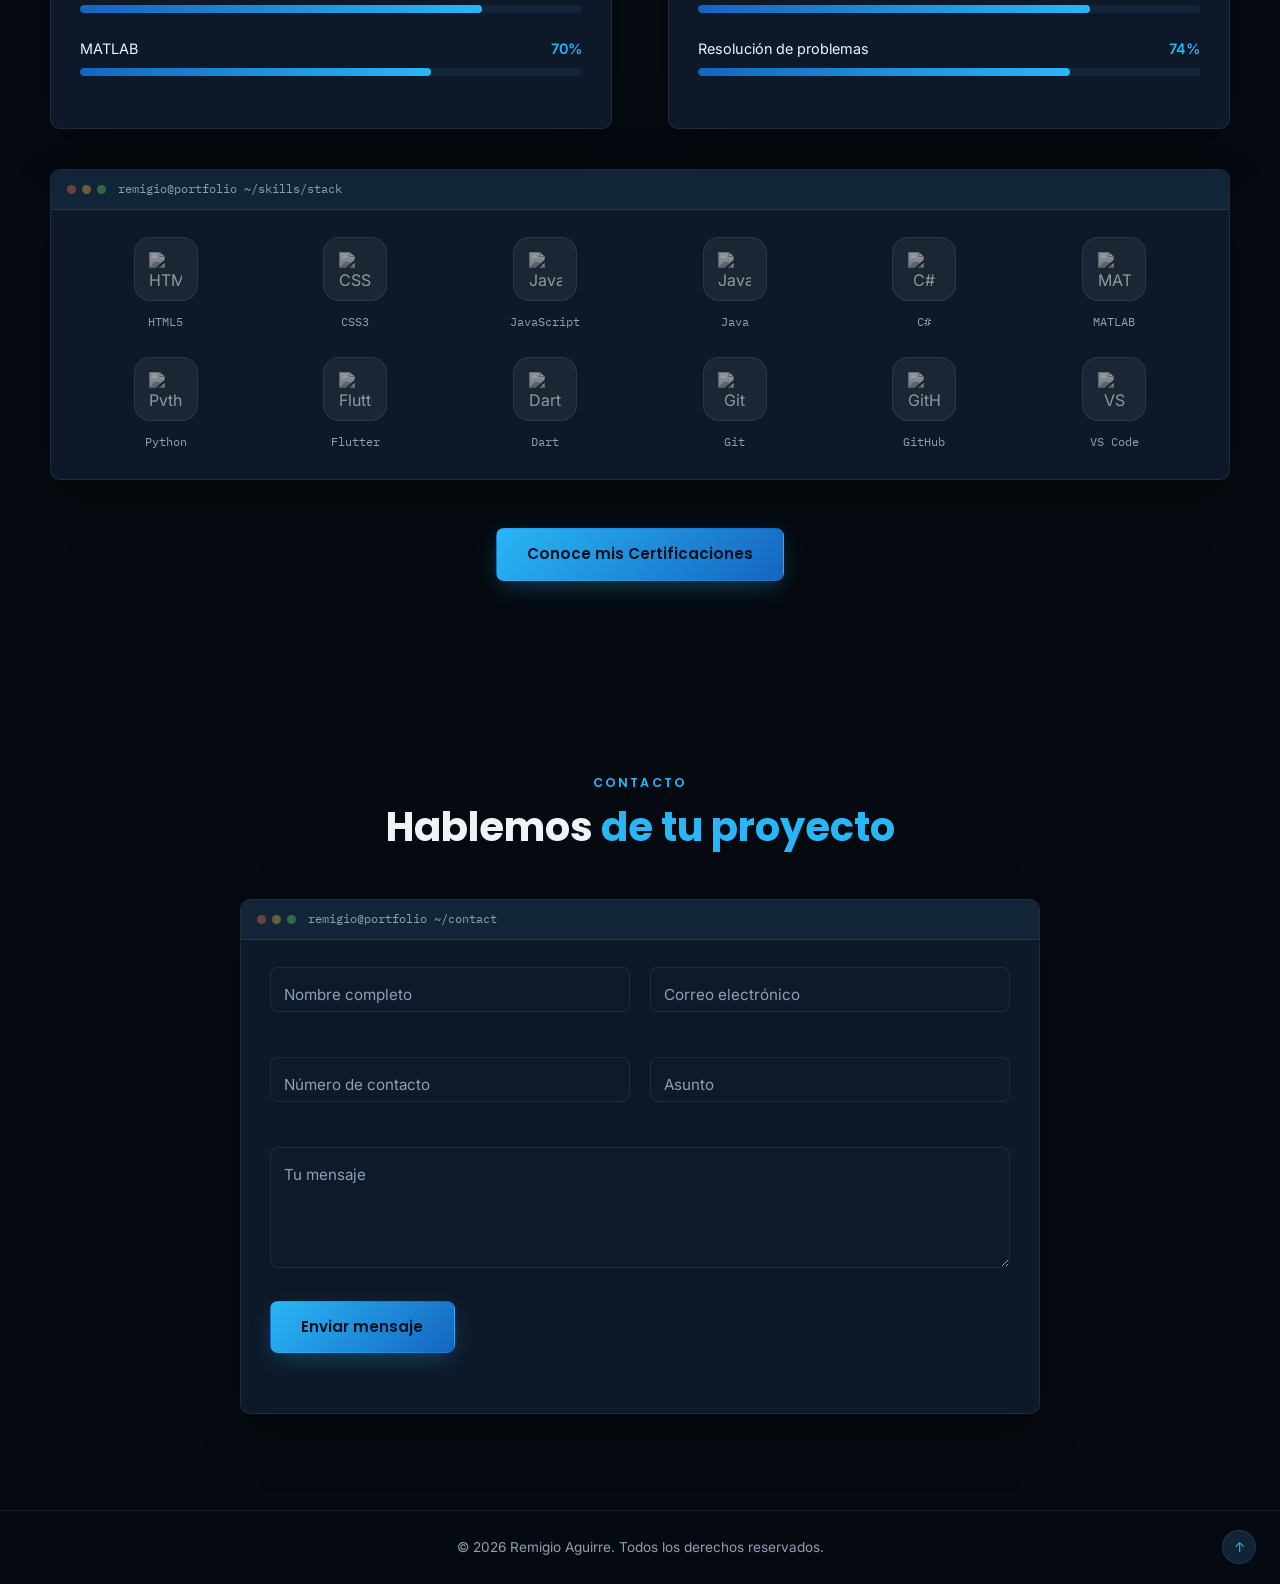
==== commit 6738e470: "refactor mis proyectos" ====
--- a/index.html
+++ b/index.html
@@ -164,7 +164,7 @@
       </div>
     </div>
   </div>
-  <a href="#about" class="scroll-cue" aria-hidden="true"></a>
+  
 </section>
 
 <!-- ===== ABOUT ===== -->
@@ -201,9 +201,9 @@
             entendiendo a profundidad tanto el software como el hardware que lo respalda.
             </p>
           <div class="about-stats">
-            <div class="stat"><span>4°</span><small>Semestre actual</small></div>
-            <div class="stat"><span>3+</span><small>Proyectos en equipo</small></div>
-            <div class="stat"><span>3</span><small>Lenguajes activos</small></div>
+            <div class="stat"><span>5°</span><small>Semestre actual</small></div>
+            <div class="stat"><span>+5</span><small>Proyectos</small></div>
+            <div class="stat"><span>4</span><small>Lenguajes activos</small></div>
           </div>
           <a href="masSobreMi/index.html" target="_blank" class="btn btn-primary">Más sobre mí</a>
         </div>
